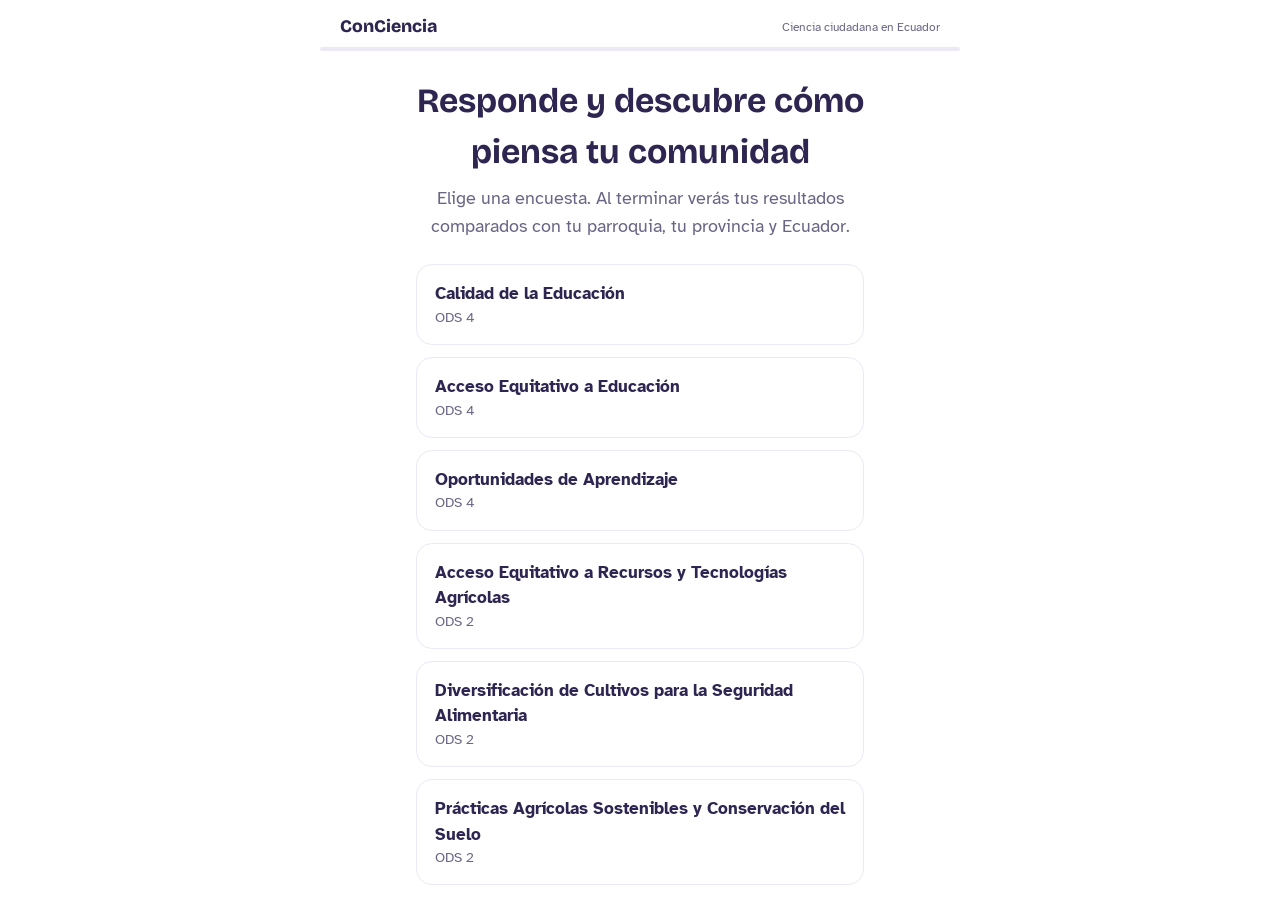
==== encuestas/index.html @ ae645823 "Add files via upload" ====
<!DOCTYPE html>
<html lang="es">
<head>
<meta charset="utf-8">
<meta name="viewport" content="width=device-width, initial-scale=1, viewport-fit=cover">
<title>ConCiencia</title>
<meta name="description" content="ConCiencia: ciencia ciudadana en Ecuador. Responde encuestas y descubre cómo piensa tu comunidad.">
<link rel="icon" href="../img/favicon.png">
<link rel="preconnect" href="https://fonts.googleapis.com">
<link rel="preconnect" href="https://fonts.gstatic.com" crossorigin>
<link href="https://fonts.googleapis.com/css2?family=Atkinson+Hyperlegible:wght@400;700&family=Bricolage+Grotesque:opsz,wght@12..96,700;12..96,800&display=swap" rel="stylesheet">
<style>
:root{--bg:#FFFFFF;--ink:#2E2650;--muted:#6B6585;--line:#ECE8F6;--lav:#B7A6EE;--lav-soft:#F4F1FD;--tang:#EE8445;--tang-soft:#FDEBDD;--focus:#5B45C9;
  color-scheme:light;box-sizing:border-box;padding-top:env(safe-area-inset-top,0px);padding-bottom:env(safe-area-inset-bottom,0px)}
*,*::before,*::after{box-sizing:inherit}
html,body{height:100%}
body{margin:0;background:var(--bg);color:var(--ink);font-family:"Atkinson Hyperlegible",system-ui,-apple-system,"Segoe UI",Roboto,sans-serif;
  font-size:1.0625rem;line-height:1.5;display:flex;flex-direction:column}
img{max-width:100%;display:block}
button,a{font:inherit;color:inherit}
:focus-visible{outline:3px solid var(--focus);outline-offset:3px;border-radius:8px}
.display{font-family:"Bricolage Grotesque","Atkinson Hyperlegible",system-ui,sans-serif}
.bar-top{display:flex;justify-content:space-between;align-items:center;gap:1rem;padding:.9rem 1.25rem .4rem;max-width:40rem;width:100%;margin:0 auto}
.brand{font-family:"Bricolage Grotesque",system-ui,sans-serif;font-weight:800;font-size:1.1rem;text-decoration:none}
.sub-title{font-size:.78rem;color:var(--muted);text-align:right}
.progress{height:4px;background:var(--line);max-width:40rem;width:calc(100% - 2.5rem);margin:0 auto;border-radius:999px;overflow:hidden}
.progress span{display:block;height:100%;background:var(--tang);width:0;transition:width .3s ease}
main{flex:1;overflow-y:auto;display:flex}
.slide{margin:auto;width:100%;max-width:34rem;padding:1.5rem 1.25rem 2rem;text-align:center}
.thanks h1{font-size:clamp(1.9rem,7vw,2.6rem);line-height:1.1;margin:0 0 .75rem;font-weight:800;letter-spacing:-.015em}
.thanks p,.lead{margin:0;font-size:1.15rem;color:var(--muted)}
.arrow{width:4.5rem;height:4.5rem;margin:1.25rem auto .5rem;color:var(--tang)}
.btn{display:inline-block;font-weight:700;cursor:pointer;border-radius:999px;padding:.85rem 1.6rem;border:2px solid var(--ink);background:var(--ink);color:var(--bg);font-size:1.1rem;text-decoration:none}
.btn.ghost{background:transparent;color:var(--ink)}
.big-icon{width:min(13rem,55vw);height:min(13rem,55vw);object-fit:contain;margin:0 auto 1.25rem}
.q-text{font-size:.95rem;color:var(--muted);margin:0 auto .6rem;max-width:28rem}
.msg{font-size:clamp(1.3rem,5vw,1.6rem);line-height:1.3;font-weight:700;margin:0 auto;max-width:28rem;text-wrap:balance}
.msg strong{color:var(--tang);font-weight:800;white-space:nowrap}
.people{display:flex;justify-content:center;gap:.35rem;margin:1.5rem 0 .4rem}
.person{width:1.9rem;height:2.6rem}
.person .fig{fill:var(--lav-soft);stroke:var(--lav);stroke-width:2.2}
.person.like .fig{fill:var(--tang);stroke:var(--tang)}
.scope{margin:1.75rem auto 0}
.scope-label{font-size:.9rem;color:var(--muted);margin:0 0 .45rem}
.seg{display:flex;flex-wrap:wrap;justify-content:center;gap:.4rem}
.seg button{font-size:.92rem;cursor:pointer;border:1.5px solid var(--line);background:var(--bg);padding:.42rem .8rem;border-radius:999px}
.seg button[aria-pressed="true"]{background:var(--ink);color:var(--bg);border-color:var(--ink)}
.seg button[aria-disabled="true"]{opacity:.45;cursor:not-allowed}
.n{font-size:.85rem;color:var(--muted);margin:.5rem 0 0}
.many-icons{display:flex;justify-content:center;flex-wrap:wrap;gap:.75rem;margin:0 auto 1.25rem}
.many-icons img{width:min(7.5rem,28vw);height:min(7.5rem,28vw);object-fit:contain}
.others-btn{margin:1.75rem auto 0}
.others{list-style:none;margin:1.25rem auto 0;padding:0;display:grid;gap:.6rem;text-align:left;max-width:28rem}
.o-row{display:grid;grid-template-columns:2.4rem 1fr 3rem;gap:.7rem;align-items:center}
.o-row img{width:2.4rem;height:2.4rem;object-fit:contain}
.o-label{font-size:.95rem;line-height:1.3}
.o-row.mine .o-label{font-weight:700}
.tu{font-size:.75rem;font-weight:700;color:var(--tang);margin-left:.35rem}
.track{height:.5rem;border-radius:999px;background:var(--lav-soft);overflow:hidden;margin-top:.3rem}
.fill{height:100%;border-radius:inherit;background:var(--lav)}
.o-row.mine .fill{background:var(--tang)}
.pct{text-align:right;font-weight:700;font-variant-numeric:tabular-nums}
.note{font-size:.82rem;color:var(--muted);margin:.4rem 0 0}
.idea blockquote{margin:0 auto;font-size:1.2rem;font-style:italic;max-width:26rem}
.idea .sub{color:var(--muted);margin:.9rem auto 0;max-width:26rem}
.privacy{font-size:.8rem;color:var(--muted);margin:2rem auto 0;max-width:26rem}
.list{list-style:none;padding:0;margin:1.5rem auto 0;display:grid;gap:.75rem;text-align:left;max-width:28rem}
.list a{display:block;padding:1rem 1.1rem;border:1.5px solid var(--line);border-radius:1rem;text-decoration:none}
.list a:hover{border-color:var(--lav)}
.list small{display:block;color:var(--muted)}
.spinner{width:2.5rem;height:2.5rem;border:4px solid var(--lav-soft);border-top-color:var(--tang);border-radius:50%;margin:1.5rem auto;animation:spin 1s linear infinite}
@keyframes spin{to{transform:rotate(360deg)}}
.nav{display:flex;justify-content:space-between;align-items:center;padding:.75rem 1.25rem 1rem;max-width:40rem;width:100%;margin:0 auto}
.nav button{cursor:pointer;border:none;background:none;font-weight:700;display:inline-flex;align-items:center;gap:.45rem;padding:.6rem .4rem;font-size:1rem}
.nav .next{background:var(--ink);color:var(--bg);border-radius:999px;padding:.7rem 1.2rem}
.nav .prev{color:var(--muted)}
.nav[hidden],.nav button[hidden]{display:none}
.nav svg{width:1.25rem;height:1.25rem}
.count{font-size:.85rem;color:var(--muted)}
.enter{animation:enter .35s ease both}
@keyframes enter{from{opacity:0;transform:translateX(18px)}to{opacity:1;transform:none}}
@media (prefers-reduced-motion: reduce){.enter{animation:none}.progress span{transition:none}.spinner{animation-duration:3s}}
</style>
</head>
<body>
<header class="bar-top">
  <a class="brand" href="../">ConCiencia</a>
  <span class="sub-title" id="subtitulo"></span>
</header>
<div class="progress" aria-hidden="true"><span id="prog"></span></div>
<main id="main" aria-live="polite"></main>
<nav class="nav" id="nav" aria-label="Navegación de resultados" hidden>
  <button class="prev" id="prev" type="button"><svg viewBox="0 0 24 24" fill="none" stroke="currentColor" stroke-width="2.5" stroke-linecap="round" stroke-linejoin="round" aria-hidden="true"><path d="M15 5l-7 7 7 7"/></svg>Atrás</button>
  <span class="count" id="count"></span>
  <button class="next" id="next" type="button">Siguiente<svg viewBox="0 0 24 24" fill="none" stroke="currentColor" stroke-width="2.5" stroke-linecap="round" stroke-linejoin="round" aria-hidden="true"><path d="M5 12h14M13 5l7 7-7 7"/></svg></button>
</nav>

<script>
const ENCUESTAS = {"CE": {"titulo": "Calidad de la Educación", "ods": "ODS 4", "uid": "aMDnD9qRBA8HXttn3Z8Mq6", "enketo": "oDRCQe5k", "preguntas": [{"id": "q5", "tipo": "una", "texto": "¿Cómo evaluarías la calidad de la educación en tu comunidad?", "opciones": [["muy_buena", "Muy buena", "E4_muy_buena", "muy buena"], ["buena", "Buena", "E3_buena", "buena"], ["mala", "Mala", "E2_mala", "mala"], ["muy_mala", "Muy mala", "E1_muy_mala", "muy mala"]], "tpl": "considera {o} la calidad de la educación en su comunidad"}, {"id": "q6", "tipo": "una", "texto": "¿Cuál es tu opinión sobre el sistema de evaluación y calificación en las instituciones educativas?", "opciones": [["muy_buena", "Muy buena", "E4_muy_buena", "muy bueno"], ["buena", "Buena", "E3_buena", "bueno"], ["mala", "Mala", "E2_mala", "malo"], ["muy_mala", "Muy mala", "E1_muy_mala", "muy malo"]], "tpl": "considera {o} el sistema de evaluación y calificación"}, {"id": "q7", "tipo": "varias", "texto": "¿Qué aspectos crees que son más importantes para mejorar la calidad de la educación?", "opciones": [["formacion_continua_y_actualizaci", "Formación continua y actualización de los docentes", "CE06_docente", "la formación continua de los docentes"], ["acceso_equitativo_a_recursos_edu", "Acceso equitativo a recursos educativos y tecnológicos", "CE07_equidad_recursos", "el acceso equitativo a recursos educativos"], ["desarrollo_de_programas_educativ", "Desarrollo de programas educativos inclusivos y adaptados a las necesidades individuales de los estudiantes", "CE08_educacion_inclusiva", "los programas inclusivos y adaptados"], ["participacion_activa_de_la_comun", "Participación activa de la comunidad educativa en la toma de decisiones y en el apoyo al proceso educativo", "CE09_comunidad_educativa", "la participación de la comunidad educativa"], ["otros", "Otros", "R_otros", "otras ideas"]], "tpl": "prioriza {o} para mejorar la educación"}, {"id": "q8", "tipo": "una", "texto": "¿Crees que los docentes reciben suficiente capacitación para impartir una educación de calidad?", "opciones": [["si", "Sí", "R_si", "sí"], ["no", "No", "R_no", "no"]], "tpl": "cree que los docentes {o} reciben suficiente capacitación"}, {"id": "q9", "tipo": "varias", "texto": "¿Qué papel crees que deberían desempeñar las tecnologías de la información y la comunicación (TIC) en la mejora de la calidad de la educación?", "opciones": [["facilitar_el_acceso_a_recursos_e", "Facilitar el acceso a recursos educativos en línea", "CE10_educacion_en_linea", "dar acceso a recursos educativos en línea"], ["promover_metodos_de_ensenanza_in", "Promover métodos de enseñanza interactivos y personalizados", "CE11_metodos_interactivos", "hacer la enseñanza más interactiva"], ["garantizar_igualdad_de_oportunid", "Garantizar igualdad de oportunidades para todos los grupos demográficos", "CE14_igualdad_oportunidades", "dar igualdad de oportunidades"], ["fomentar_la_colaboracion_entre_e", "Fomentar la colaboración entre estudiantes y el desarrollo de habilidades digitales", "CE12_colaboracion", "fomentar la colaboración y las habilidades digitales"], ["permitir_la_comunicacion_y_colab", "Permitir la comunicación y colaboración entre estudiantes y docentes", "CE13_comunicacion_docente", "mejorar la comunicación con los docentes"], ["otros", "Otros", "R_otros", "otros usos"]], "tpl": "quiere que la tecnología sirva para {o}"}, {"id": "q10", "tipo": "varias", "texto": "¿Qué medidas crees que podrían tomarse para reducir la brecha en la calidad educativa entre zonas urbanas y rurales?", "opciones": [["aumentar_la_inversion_en_infraes", "Aumentar la inversión en infraestructura escolar", "CE16_infraestructura", "invertir en infraestructura escolar"], ["implementar_mecanismos_de_capaci", "Implementar mecanismos de capacitación y retención de docentes", "CE17_retencion_docente", "capacitar y retener a los docentes"], ["implementar_programas_que_propor", "Implementar programas que proporcionen dispositivos y conexión a internet en comunidades rurales", "CE15_internet_rural", "llevar dispositivos e internet al campo"], ["programas_de_tutoria_y_mentoria", "Programas de tutoría y mentoría", "CE21_tutoria", "ofrecer tutoría y mentoría"], ["desarrollar_curriculos_adaptados", "Desarrollar currículos adaptados a la realidad local", "CE19_curriculo_local", "adaptar los currículos a la realidad local"], ["promover_la_colaboracion_entre_e", "Promover la colaboración entre escuelas urbanas y rurales", "CE18_urbano_rural", "unir escuelas urbanas y rurales"], ["apoyar_a_la_educacion_preescolar", "Apoyar a la educación preescolar en áreas rurales", "CE30_preescolar_rural", "ampliar la educación preescolar rural"], ["ofrecer_beneficios_economicos_a", "Ofrecer beneficios económicos a familias que envían a sus hijos a la escuela", "CE20_apoyo_familias", "apoyar económicamente a las familias"], ["otros", "Otros", "R_otros", "otras medidas"]], "tpl": "propone {o}"}, {"id": "q11", "tipo": "una", "texto": "¿Crees que la educación debería incluir habilidades socioemocionales además de los conocimientos académicos?", "opciones": [["si", "Sí", "R_si", "sí"], ["no", "No", "R_no", "no"], ["tal_vez", "Tal vez", "R_talvez", "tal vez"]], "tpl": "responde «{o}» a enseñar habilidades socioemocionales"}, {"id": "q12", "tipo": "varias", "texto": "¿Qué habilidades socioemocionales se debería incluir?", "opciones": [["desarrollo_de_la_empatia", "Desarrollo de la empatía", "CE23_empatia", "la empatía"], ["comunicacion_efectiva", "Comunicación efectiva", "CE24_comunicacion", "la comunicación efectiva"], ["resolucion_de_conflictos", "Resolución de conflictos", "CE26_resolucion_conflictos", "la resolución de conflictos"], ["autoconocimiento", "Autoconocimiento", "CE25_autoconocimiento", "el autoconocimiento"], ["manejo_del_estres", "Manejo del estrés", "CE27_manejo_estres", "el manejo del estrés"], ["colaboracion", "Colaboración", "CE12_colaboracion", "la colaboración"], ["otros", "Otros", "R_otros", "otras habilidades"]], "tpl": "quiere aprender {o} en la escuela"}, {"id": "q13", "tipo": "abierta", "texto": "¿Cómo crees que se puede fomentar el espíritu crítico y la creatividad en el sistema educativo?"}]}, "AE": {"titulo": "Acceso Equitativo a Educación", "ods": "ODS 4", "uid": "aMwjJdAYYP5T4RFX3oNEXm", "enketo": "IfXTQjOF", "preguntas": [{"id": "q5", "tipo": "una", "texto": "¿Cómo describirías el acceso a la educación en tu área?", "opciones": [["muy_accesible", "Muy accesible", "E4_muy_buena"], ["accesible", "Accesible", "E3_buena"], ["poco_accesible", "Poco accesible", "E2_mala"], ["no_accesible", "No accesible", "E1_muy_mala"]]}, {"id": "q6", "tipo": "varias", "texto": "¿Identificas desafíos específicos que afectan el acceso equitativo a la educación?", "opciones": [["falta_de_escuelas", "Falta de escuelas", "AE01_falta_escuelas"], ["falta_de_infraestructura_y_recur", "Falta de infraestructura y recursos educativos", "AE02_falta_recursos"], ["discriminacion_basada_en_genero", "Discriminación basada en género, etnia o condición socioeconómica", "AE03_discriminacion"], ["barreras_geograficas", "Barreras geográficas", "AE04_barreras_geograficas"], ["baja_calidad_de_la_educacion", "Baja calidad de la educación", "AE05_baja_calidad"], ["impedimentos_familiares_economic", "Impedimentos familiares, económicos", "AE06_impedimentos_economicos"], ["otros", "Otros", "R_otros"]]}, {"id": "q7", "tipo": "una", "texto": "¿Cuál consideras que es el principal papel del gobierno en garantizar un acceso equitativo a la educación?", "opciones": [["proporcionar_financiamiento_adec", "Proporcionar financiamiento adecuado", "AE07_financiamiento"], ["desarrollar_politicas_inclusivas", "Desarrollar políticas inclusivas", "AE08_politicas_inclusivas"], ["garantizar_igualdad_de_oportunid", "Garantizar igualdad de oportunidades para todos los grupos demográficos", "CE14_igualdad_oportunidades"], ["implementar_reformas_en_infraest", "Implementar reformas en infraestructura, tecnología y formación docente.", "AE09_reformas"], ["dar_mayor_protagonismo_a_las_ins", "Dar mayor protagonismo a las instituciones privadas y a las familias para garantizar la educación", "AE10_instituciones_familias"], ["otros", "Otros", "R_otros"]]}, {"id": "q8", "tipo": "una", "texto": "¿Has participado en iniciativas locales que aborden el acceso a la educación?", "opciones": [["si", "Sí", "R_si"], ["no", "No", "R_no"], ["en_ocasiones", "En ocasiones", "R_aveces"]]}, {"id": "q9", "tipo": "una", "texto": "¿Cuáles son tus principales motivaciones para, de ser posible estudiar?", "opciones": [["mejorar_las_oportunidades_labora", "Mejorar las oportunidades laborales", "AE11_oportunidades_laborales"], ["obtener_conocimiento_y_habilidad", "Obtener conocimiento y habilidades", "AE12_conocimiento"], ["contribuir_al_desarrollo_de_la_c", "Contribuir al desarrollo de la comunidad o sociedad", "AE13_contribuir_comunidad"], ["la_satisfaccion_personal", "La satisfacción personal", "AE14_satisfaccion_personal"], ["otros", "Otros", "R_otros"]]}, {"id": "q10", "tipo": "una", "texto": "¿Estarías dispuesto/a a comprometerte de manera continua en apoyar iniciativas para mejorar el acceso equitativo a educación?", "opciones": [["si", "Sí", "R_si"], ["no", "No", "R_no"], ["tal_vez", "Tal vez", "R_talvez"]]}]}, "OA": {"titulo": "Oportunidades de Aprendizaje", "ods": "ODS 4", "uid": "aXVZdtAHw6DwHbp57tY9rk", "enketo": "5DErhukR", "preguntas": [{"id": "q5", "tipo": "una", "texto": "¿Has participado en programas de aprendizaje no formal o informal fuera del entorno escolar?", "opciones": [["si", "Sí", "R_si"], ["no", "No", "R_no"], ["no_estoy_seguro", "No estoy seguro", "R_talvez"]]}, {"id": "q6", "tipo": "varias", "texto": "¿A qué tipo de oportunidades de aprendizaje adicional te gustaría tener acceso?", "opciones": [["talleres_practicos_sobre_habilid", "Talleres prácticos sobre habilidades específicas", "OA01_talleres_practicos"], ["cursos_en_linea_sobre_temas_de_i", "Cursos en línea sobre temas de interés", "CE10_educacion_en_linea"], ["eventos_de_networking_y_colabora", "Eventos de networking y colaboración con profesionales", "OA02_networking"], ["oportunidades_de_voluntariado_pa", "Oportunidades de voluntariado para adquirir experiencia práctica", "OA03_voluntariado"], ["acceso_a_recursos_educativos_y_b", "Acceso a recursos educativos y bibliotecas virtuales", "OA04_bibliotecas_virtuales"], ["otros", "Otros", "R_otros"]]}, {"id": "q7", "tipo": "varias", "texto": "¿Porque crees que la educación a lo largo de la vida es importante para el desarrollo personal y profesional?", "opciones": [["para_actualizar_habilidades", "Para actualizar habilidades", "OA05_actualizar_habilidades"], ["facilita_la_adaptacion_a_los_cam", "Facilita la adaptación a los cambios en el entorno laboral", "OA06_adaptacion"], ["promueve_el_crecimiento_personal", "Promueve el crecimiento personal y profesional continuo", "OA07_crecimiento"], ["permite_mantenerse_competitivo_e", "Permite mantenerse competitivo en el mercado laboral en evolución", "OA08_competitivo"], ["otros", "Otros", "R_otros"]]}, {"id": "q8", "tipo": "una", "texto": "¿Qué importancia le das a la formación profesional y técnica en comparación con la educación académica tradicional?", "opciones": [["mucha_importancia", "Mucha importancia", "E4_muy_buena"], ["alguna_importancia", "Alguna importancia", "E3_buena"], ["poca_importancia", "Poca importancia", "E2_mala"], ["ninguna_importancia", "Ninguna importancia", "E1_muy_mala"]]}, {"id": "q9", "tipo": "una", "texto": "¿Consideras que hay suficientes oportunidades de educación continua para adultos en tu comunidad?", "opciones": [["si", "Sí", "R_si"], ["no", "No", "R_no"], ["no_estoy_seguro", "No estoy seguro", "R_talvez"]]}, {"id": "q10", "tipo": "una", "texto": "¿Cuál es tu opinión sobre la educación a distancia y el aprendizaje en línea?", "opciones": [["muy_favorable", "Muy favorable", "E4_muy_buena"], ["favorable", "Favorable", "E3_buena"], ["desfavorable", "Desfavorable", "E2_mala"], ["muy_desfavorable", "Muy desfavorable", "E1_muy_mala"]]}, {"id": "q11", "tipo": "abierta", "texto": "¿Cómo crees que se pueden aprovechar mejor las tecnologías emergentes para promover oportunidades de aprendizaje inclusivas?"}]}, "RT": {"titulo": "Acceso Equitativo a Recursos y Tecnologías Agrícolas", "ods": "ODS 2", "uid": "agJiGSEJm9MBd5dDqavQbj", "enketo": "ofdKAlAc", "preguntas": [{"id": "q5", "tipo": "una", "texto": "¿Participas en actividades agrícolas actualmente?", "opciones": [["si", "Sí", "R_si"], ["no", "No", "R_no"], ["en_ocasiones", "En ocasiones", "R_aveces"]]}, {"id": "q6", "tipo": "abierta", "texto": "¿Cuál es el tamaño aproximado de tu área de cultivo?"}, {"id": "q7", "tipo": "una", "texto": "¿Consideras que hay una distribución equitativa de recursos agrícolas (tierras, agua, insumos, etc.) en tu comunidad?", "opciones": [["si", "Sí", "R_si"], ["no", "No", "R_no"], ["no_estoy_seguro", "No estoy seguro", "R_talvez"]]}, {"id": "q8", "tipo": "abierta", "texto": "¿Cómo crees que se podrían mejorar las condiciones de acceso a estos recursos?"}, {"id": "q9", "tipo": "varias", "texto": "¿Que tecnologías agrícolas has utilizado o están disponibles en tu área?", "opciones": [["sistemas_de_riego", "Sistemas de riego", "RT01_riego"], ["maquinaria_agricola", "Maquinaria agrícola", "RT02_maquinaria"], ["aplicaciones_moviles_agricolas", "Aplicaciones móviles agrícolas", "RT03_apps"], ["drones_para_monitoreo_de_cultivo", "Drones para monitoreo de cultivos", "RT04_drones"], ["otros", "Otros", "R_otros"]]}, {"id": "q10", "tipo": "una", "texto": "¿Cómo obtienes información sobre nuevas prácticas y tecnologías agrícolas?", "opciones": [["extensionistas_agricolas", "Extensionistas agrícolas", "RT05_extensionistas"], ["internet", "Internet", "CE10_educacion_en_linea"], ["talleres", "Talleres", "OA01_talleres_practicos"], ["practicas_ancestrales", "Practicas ancestrales", "RT06_practicas_ancestrales"], ["otros", "Otros", "R_otros"]]}, {"id": "q11", "tipo": "una", "texto": "¿Identificas barreras que limiten el acceso equitativo a recursos y tecnologías agrícolas?", "opciones": [["barreras_economicas", "Barreras económicas", "RT07_barreras_economicas"], ["falta_de_informacion", "Falta de información", "RT08_falta_informacion"], ["falta_de_acceso_a_creditos", "Falta de acceso a créditos", "RT09_falta_creditos"], ["aislamiento_geografico", "Aislamiento geografico", "AE04_barreras_geograficas"], ["otros", "Otros", "R_otros"]]}, {"id": "q12", "tipo": "una", "texto": "¿Cómo crees que el acceso equitativo a recursos y tecnologías agrícolas afecta la producción y la sostenibilidad en tu área?", "opciones": [["mejora_la_diversificacion_de_cul", "Mejora la diversificación de cultivos", "RT10_diversificacion"], ["promueve_practicas_sostenibles_e", "Promueve prácticas sostenibles entre los agricultores locales", "RT11_practicas_sostenibles"], ["facilita_la_adopcion_de_tecnolog", "Facilita la adopción de tecnologías más eficientes", "RT12_tecnologia_eficiente"], ["ayuda_a_reducir_la_brecha_de_ren", "Ayuda a reducir la brecha de rendimiento entre pequeños y grandes productores", "RT13_brecha_productores"], ["otros", "Otros", "R_otros"]]}, {"id": "q13", "tipo": "abierta", "texto": "¿Tienes sugerencias sobre cómo mejorar el acceso equitativo a recursos y tecnologías agrícolas?"}, {"id": "q14", "tipo": "una", "texto": "¿Estarías dispuesto/a a participar activamente en futuras iniciativas de equidad agrícola?", "opciones": [["si", "Sí", "R_si"], ["no", "No", "R_no"], ["tal_vez", "Tal vez", "R_talvez"]]}]}, "DC": {"titulo": "Diversificación de Cultivos para la Seguridad Alimentaria", "ods": "ODS 2", "uid": "afeSdG7BaHixpZRdWY3xdc", "enketo": "qUFhadIQ", "preguntas": [{"id": "q5", "tipo": "una", "texto": "¿Tienes experiencia en actividades agrícolas actualmente?", "opciones": [["si", "Sí", "R_si"], ["no", "No", "R_no"], ["en_ocasiones", "En ocasiones", "R_aveces"]]}, {"id": "q6", "tipo": "una", "texto": "¿Cuál es el tamaño aproximado de tu área de cultivo?", "opciones": [["no_tengo_area_de_cultivo", "No tengo área de cultivo", ""], ["menos_de_100_m2", "Menos de 100 m²", ""], ["100_m2_a_500_m2", "100 m² a 500 m²", ""], ["500_m2_a_1_000_m2", "500 m² a 1,000 m²", ""], ["mas_de_1_000_m2", "Más de 1,000 m²", ""]]}, {"id": "q7", "tipo": "una", "texto": "¿Has implementado la diversificación de cultivos en tu área?", "opciones": [["si", "Sí", "R_si"], ["no", "No", "R_no"], ["no_estoy_seguro", "No estoy seguro", "R_talvez"]]}, {"id": "q8", "tipo": "varias", "texto": "Enumera algunos cultivos que actualmente cultivas en tu área.", "opciones": [["cereales", "Cereales", "DC01_cereales"], ["legumbres", "Legumbres", "DC02_legumbres"], ["frutas", "Frutas", "DC03_frutas"], ["hortalizas", "Hortalizas", "DC04_hortalizas"], ["no_aplica", "No aplica", "R_noaplica"]]}, {"id": "q9", "tipo": "abierta", "texto": "¿Cómo decides qué cultivos plantar?"}, {"id": "q10", "tipo": "varias", "texto": "¿Qué beneficios percibes al diversificar tus cultivos en términos de seguridad alimentaria y sostenibilidad?", "opciones": [["mayor_resistencia_a_plagas", "Mayor resistencia a plagas", "DC05_resistencia_plagas"], ["mayor_variedad_de_nutrientes", "Mayor variedad de nutrientes", "DC06_nutrientes"], ["mayor_sabor", "Mayor sabor", "DC07_sabor"], ["mayor_resistencia_de_los_cultivo", "Mayor resistencia de los cultivos", "DC08_resistencia_cultivos"], ["mejora_en_la_calidad_del_suelo_y", "Mejora en la calidad del suelo y conservación de la biodiversidad", "DC09_suelo_biodiversidad"], ["otros", "Otros", "R_otros"]]}, {"id": "q11", "tipo": "varias", "texto": "¿Identificas desafíos o barreras para la diversificación de cultivos en tu área?", "opciones": [["limitaciones_de_recursos", "Limitaciones de recursos", "DC10_limitacion_recursos"], ["falta_de_conocimientos_tecnicos", "Falta de conocimientos técnicos sobre nuevas prácticas", "RT08_falta_informacion"], ["la_resistencia_de_los_mercados_a", "La resistencia de los mercados a aceptar nuevos cultivos", "DC11_resistencia_mercados"], ["problemas_relacionados_con_el_cl", "Problemas relacionados con el clima y el suelo", "DC12_clima_suelo"], ["no_encuentro_ninguna_barrera", "No encuentro ninguna barrera", "DC13_sin_barreras"]]}, {"id": "q12", "tipo": "abierta", "texto": "¿Cómo crees que podrían superarse estos desafíos?"}, {"id": "q13", "tipo": "una", "texto": "¿Cómo afecta la diversificación de cultivos a la comercialización y venta de productos agrícolas?", "opciones": [["permite_el_acceso_a_nuevos_merca", "Permite el acceso a nuevos mercados", "DC14_nuevos_mercados"], ["reduce_la_dependencia_de_un_solo", "Reduce la dependencia de un solo cultivo y sus fluctuaciones de precios.", "DC15_menos_dependencia"], ["atrae_a_consumidores_interesados", "Atrae a consumidores interesados en alimentos locales y orgánicos", "DC16_consumidores_locales"], ["facilita_la_diferenciacion_de_pr", "Facilita la diferenciación de productos en el mercado y la creación de marcas únicas", "DC17_marcas"], ["otros", "Otros", "R_otros"]]}, {"id": "q14", "tipo": "una", "texto": "¿Has participado en programas o iniciativas que promuevan la diversificación de cultivos?", "opciones": [["si", "Sí", "R_si"], ["no", "No", "R_no"], ["en_ocasiones", "En ocasiones", "R_aveces"]]}, {"id": "q15", "tipo": "una", "texto": "¿Cómo evaluas la efectividad de estos programas?", "opciones": [["muy_buena", "Muy buena", "E4_muy_buena"], ["buena", "Buena", "E3_buena"], ["mala", "Mala", "E2_mala"], ["muy_mala", "Muy mala", "E1_muy_mala"], ["no_aplica", "No aplica", "R_noaplica"]]}]}, "PS": {"titulo": "Prácticas Agrícolas Sostenibles y Conservación del Suelo", "ods": "ODS 2", "uid": "aM7JyxXHT9SNXV4mbHTjZx", "enketo": "LAvfwDTU", "preguntas": [{"id": "q5", "tipo": "una", "texto": "¿Tienes experiencia en actividades agrícolas?", "opciones": [["mucha_experiencia", "Mucha experiencia", "X5_mucha"], ["experiencia", "Experiencia", "X4_experiencia"], ["poca_experiencia", "Poca experiencia", "X2_poca"], ["ninguna_experiencia", "Ninguna experiencia", "X1_ninguna"]]}, {"id": "q6", "tipo": "abierta", "texto": "¿Cuál es el tamaño aproximado de tu área de cultivo? (N/A si no aplica)"}, {"id": "q7", "tipo": "varias", "texto": "Enumera algunas prácticas agrícolas que actualmente implementas en tu área", "opciones": [["rotacion_de_cultivos", "Rotación de cultivos", "PS01_rotacion"], ["uso_de_abono_organico", "Uso de abono orgánico", "PS02_abono_organico"], ["cultivo_de_cobertura", "Cultivo de cobertura", "PS03_cobertura"], ["riego_por_goteo", "Riego por goteo", "PS04_goteo"], ["control_biologico_de_plagas", "Control biológico de plagas", "PS05_control_biologico"], ["conservacion_de_suelos_terrazas", "Conservación de suelos (terrazas, barreras vivas)", "PS06_terrazas"], ["no_implemento_ninguna_practica", "No implemento ninguna práctica", "R_no"]]}, {"id": "q8", "tipo": "una", "texto": "¿Utilizas agroquímicos en tu agricultura?", "opciones": [["si", "Sí", "R_si"], ["no", "No", "R_no"], ["en_ocasiones", "En ocasiones", "R_aveces"]]}, {"id": "q9", "tipo": "abierta", "texto": "¿Cómo crees que el uso de agroquímicos afecta la calidad del suelo?"}, {"id": "q10", "tipo": "una", "texto": "¿Practicas la rotación de cultivos o la diversificación de cultivos en tu área?", "opciones": [["si", "Sí", "R_si"], ["no", "No", "R_no"], ["no_estoy_seguro", "No estoy seguro", "R_talvez"]]}, {"id": "q11", "tipo": "abierta", "texto": "¿Cómo crees que estas prácticas afectan la productividad y la salud del suelo?"}, {"id": "q12", "tipo": "varias", "texto": "¿Cómo manejas los residuos agrícolas en tu área?", "opciones": [["compostaje", "Compostaje", "PS07_compostaje"], ["uso_como_abono", "Uso como abono", "PS02_abono_organico"], ["quema_controlada", "Quema controlada", "PS08_quema_controlada"], ["alimentacion_animal", "Alimentación animal", "PS09_alimentacion_animal"], ["reciclaje_de_materiales", "Reciclaje de materiales", "PS10_reciclaje"], ["otros", "Otros", "R_otros"]]}, {"id": "q13", "tipo": "una", "texto": "¿Crees que estas prácticas contribuyen a la conservación del suelo?", "opciones": [["si", "Sí", "R_si"], ["no", "No", "R_no"], ["no_estoy_seguro", "No estoy seguro", "R_talvez"]]}, {"id": "q14", "tipo": "una", "texto": "¿Cómo describirías las condiciones del suelo en tu área en términos de salud y fertilidad?", "opciones": [["saludable", "Saludable", "PS11_suelo_saludable"], ["regular", "Regular", "PS12_suelo_regular"], ["poco_saludable", "Poco saludable", "PS13_suelo_poco_saludable"], ["no_estoy_seguro", "No estoy seguro", "R_talvez"]]}, {"id": "q15", "tipo": "una", "texto": "¿Has notado cambios en las condiciones del suelo a lo largo del tiempo?", "opciones": [["si", "Sí", "R_si"], ["no", "No", "R_no"], ["tal_vez", "Tal vez", "R_talvez"]]}]}};
const LUGARES = {"p01": "Azuay", "p02": "Bolívar", "p03": "Cañar", "p04": "Carchi", "p05": "Cotopaxi", "p06": "Chimborazo", "p07": "El Oro", "p08": "Esmeraldas", "p09": "Guayas", "p10": "Imbabura", "p11": "Loja", "p12": "Los Ríos", "p13": "Manabí", "p14": "Morona Santiago", "p15": "Napo", "p16": "Pastaza", "p17": "Pichincha", "p18": "Tungurahua", "p19": "Zamora Chinchipe", "p20": "Galápagos", "p21": "Sucumbíos", "p22": "Orellana", "p23": "Santo Domingo de los Tsáchilas", "p24": "Santa Elena", "p90": "Zona en Estudio: Juval (Cañar-Chimborazo)", "q010150": "Cuenca", "q010151": "Baños", "q010152": "Cumbe", "q010153": "Chaucha", "q010154": "Checa", "q010155": "Chiquintad", "q010156": "Llacao", "q010157": "Molleturo", "q010158": "Nulti", "q010159": "Octavio Cordero Palacios", "q010160": "Paccha", "q010161": "Quingeo", "q010162": "Ricaurte", "q010163": "San Joaquín", "q010164": "Santa Ana", "q010165": "Sayausí", "q010166": "Sidcay", "q010167": "Sinincay", "q010168": "Tarqui", "q010169": "Turi", "q010170": "Valle", "q010171": "Victoria del Portete", "q010250": "Girón", "q010251": "La Asunción", "q010252": "San Gerardo", "q010350": "Gualaceo", "q010352": "Daniel Córdova Toral", "q010353": "Jadán", "q010354": "Mariano Moreno", "q010356": "Remigio Crespo Toral", "q010357": "San Juan", "q010358": "Zhidmad", "q010359": "Luis Cordero Vega", "q010360": "Simón Bolívar", "q010450": "Nabón", "q010451": "Cochapata", "q010452": "El Progreso", "q010453": "Las Nieves", "q010550": "Paute", "q010552": "Bulán", "q010553": "Chicán", "q010554": "El Cabo", "q010556": "Guarainag", "q010559": "San Cristóbal", "q010561": "Tomebamba", "q010562": "Dug Dug", "q010650": "Pucará", "q010652": "San Rafael de Sharug", "q010750": "San Fernando", "q010751": "Chumblín", "q010850": "Santa Isabel", "q010851": "Abdón Calderón", "q010852": "El Carmen de Pijilí", "q010853": "Shaglli", "q010854": "San Salvador de Cañaribamba", "q010950": "Sígsig", "q010951": "Cuchil", "q010952": "Jima", "q010953": "Güel", "q010954": "Ludo", "q010955": "San Bartolomé", "q010956": "San José de Raranga", "q011050": "San Felipe de Oña", "q011051": "Susudel", "q011150": "Chordeleg", "q011151": "Principal", "q011152": "La Unión", "q011153": "Luis Galarza Orellana", "q011154": "San Martín de Puzhio", "q011250": "El Pan", "q011253": "San Vicente", "q011350": "Sevilla de Oro", "q011351": "Amaluza", "q011352": "Palmas", "q011450": "Guachapala", "q011550": "Camilo Ponce Enríquez", "q020150": "Guaranda", "q020151": "Facundo Vela", "q020153": "Julio E. Moreno", "q020155": "Salinas", "q020156": "San Lorenzo", "q020157": "San Simón", "q020158": "Santa Fe", "q020159": "Simiátug", "q020160": "San Luis de Pambil", "q020250": "Chillanes", "q020251": "San José del Tambo", "q020350": "San José de Chimbo", "q020351": "Asunción", "q020353": "La Magdalena", "q020354": "San Sebastián", "q020355": "Telimbela", "q020450": "Echeandía", "q020550": "San Miguel", "q020551": "Balsapamba", "q020552": "Bilován", "q020553": "Régulo de Mora", "q020554": "San Pablo", "q020555": "Santiago", "q020556": "San Vicente", "q020650": "Caluma", "q020750": "Las Naves", "q030150": "Azogues", "q030151": "Cojitambo", "q030153": "Guapán", "q030154": "Javier Loyola", "q030155": "Luis Cordero", "q030156": "Pindilig", "q030157": "Rivera", "q030158": "San Miguel", "q030160": "Taday", "q030250": "Biblián", "q030251": "Nazón", "q030252": "San Francisco de Sageo", "q030253": "Turupamba", "q030254": "Jerusalén", "q030350": "Cañar", "q030351": "Chontamarca", "q030352": "Chorocopte", "q030353": "General Morales", "q030354": "Gualleturo", "q030355": "Honorato Vásquez", "q030356": "Ingapirca", "q030357": "Juncal", "q030358": "San Antonio", "q030361": "Zhud", "q030362": "Ventura", "q030363": "Ducur", "q030450": "La Troncal", "q030451": "Manuel J. Calle", "q030452": "Pancho Negro", "q030550": "El Tambo", "q030650": "Déleg", "q030651": "Solano", "q030750": "Suscal", "q040150": "Tulcán", "q040151": "El Carmelo", "q040153": "Julio Andrade", "q040154": "Maldonado", "q040155": "Pioter", "q040156": "Tobar Donoso", "q040157": "Tufiño", "q040158": "Urbina", "q040159": "El Chical", "q040161": "Santa Martha de Cuba", "q040250": "Bolívar", "q040251": "García Moreno", "q040252": "Los Andes", "q040253": "Monte Olivo", "q040254": "San Vicente de Pusir", "q040255": "San Rafael", "q040350": "El Ángel", "q040351": "El Goaltal", "q040352": "La Libertad", "q040353": "San Isidro", "q040450": "Mira", "q040451": "Concepción", "q040452": "Jijón y Caamaño", "q040453": "Juan Montalvo", "q040550": "San Gabriel", "q040551": "Cristóbal Colón", "q040552": "Chitán de Navarrete", "q040553": "Fernández Salvador", "q040554": "La Paz", "q040555": "Piartal", "q040650": "Huaca", "q040651": "Mariscal Sucre", "q050150": "Latacunga", "q050151": "Aláquez", "q050152": "Belisario Quevedo", "q050153": "Guaytacama", "q050154": "Joseguango Bajo", "q050156": "Mulaló", "q050157": "Once de Noviembre", "q050158": "Poaló", "q050159": "San Juan de Pastocalle", "q050161": "Tanicuchi", "q050162": "Toacaso", "q050250": "La Maná", "q050251": "Guasaganda", "q050252": "Pucayacu", "q050350": "El Corazón", "q050351": "Moraspungo", "q050352": "Pinllopata", "q050353": "Ramón Campaña", "q050450": "Pujilí", "q050451": "Angamarca", "q050453": "Guangaje", "q050455": "La Victoria", "q050456": "Pilaló", "q050457": "Tingo", "q050458": "Zumbahua", "q050550": "San Miguel", "q050551": "Antonio José Holguín", "q050552": "Cusubamba", "q050553": "Mulalillo", "q050554": "Mulliquindil", "q050555": "Pansaleo", "q050650": "Saquisilí", "q050651": "Canchagua", "q050652": "Chantilín", "q050653": "Cochapamba", "q050750": "Sigchos", "q050751": "Chugchillán", "q050752": "Isinlivi", "q050753": "Las Pampas", "q050754": "Palo Quemado", "q060150": "Riobamba", "q060151": "Cacha", "q060152": "Calpi", "q060153": "Cubijíes", "q060154": "Flores", "q060155": "Licán", "q060156": "Licto", "q060157": "Pungalá", "q060158": "Punín", "q060159": "Quimiag", "q060160": "San Juan", "q060161": "San Luis", "q060250": "Alausí", "q060251": "Achupallas", "q060253": "Guasuntos", "q060254": "Huigra", "q060255": "Multitud", "q060256": "Pistishi", "q060257": "Pumallacta", "q060258": "Sevilla", "q060259": "Sibambe", "q060260": "Tixán", "q060350": "Villa la Unión", "q060351": "Cañi", "q060352": "Columbe", "q060353": "Juan de Velasco", "q060354": "Santiago de Quito", "q060450": "Chambo", "q060550": "Chunchi", "q060551": "Capzol", "q060552": "Compud", "q060553": "Gonzol", "q060554": "Llagos", "q060650": "Guamote", "q060651": "Cebadas", "q060652": "Palmira", "q060750": "Guano", "q060751": "Guanando", "q060752": "Ilapo", "q060753": "La Providencia", "q060754": "San Andrés", "q060755": "San Gerardo", "q060756": "San Isidro de Patulú", "q060757": "San José del Chazo", "q060758": "Santa Fé de Galán", "q060759": "Valparaiso", "q060850": "Pallatanga", "q060950": "Penipe", "q060951": "El Altar", "q060952": "Matus", "q060953": "Puela", "q060954": "San Antonio de Bayushig", "q060955": "La Candelaria", "q060956": "Bilbao", "q061050": "Cumandá", "q070150": "Machala", "q070152": "El Retiro", "q070250": "Arenillas", "q070251": "Chacras", "q070254": "Palmales", "q070255": "Carcabón", "q070256": "La Cuca", "q070350": "Paccha", "q070351": "Ayapamba", "q070352": "Cordoncillo", "q070353": "Milagro", "q070354": "San José", "q070355": "San Juan de Cerro Azul", "q070450": "Balsas", "q070451": "Bellamaría", "q070550": "Chilla", "q070650": "El Guabo", "q070651": "Barbones", "q070652": "La Iberia", "q070653": "Tendales", "q070654": "Río Bonito", "q070750": "Huaquillas", "q070850": "Marcabelí", "q070851": "El Ingenio", "q070950": "Pasaje", "q070951": "Buenavista", "q070952": "Casacay", "q070953": "La Peaña", "q070954": "Progreso", "q070955": "Uzhcurrumi", "q070956": "Cañaquemada", "q071050": "Piñas", "q071051": "Capiro", "q071052": "La Bocana", "q071053": "Moromoro", "q071054": "Piedras", "q071055": "San Roque", "q071056": "Saracay", "q071150": "Portovelo", "q071151": "Curtincapa", "q071152": "Morales", "q071153": "Salatí", "q071250": "Santa Rosa", "q071251": "Bellavista", "q071252": "Jambelí", "q071253": "La Avanzada", "q071254": "San Antonio", "q071255": "Torata", "q071256": "Victoria", "q071257": "Bellamaría", "q071350": "Zaruma", "q071351": "Abañín", "q071352": "Arcapamba", "q071353": "Guanazán", "q071354": "Guizhaguiña", "q071355": "Huertas", "q071356": "Malvas", "q071357": "Muluncay Grande", "q071358": "Sinsao", "q071359": "Salvias", "q071450": "La Victoria", "q071451": "La Libertad", "q071452": "El Paraíso", "q071453": "San Isidro", "q080150": "Esmeraldas", "q080152": "Camarones", "q080153": "Coronel Carlos Concha Torres", "q080154": "Chinca", "q080159": "Majua", "q080163": "San Mateo", "q080165": "Tabiazo", "q080166": "Tachina", "q080168": "Vuelta Larga", "q080250": "Valdez", "q080254": "La Tola", "q080257": "Pampanal de Bolívar", "q080265": "Santa Lucía de las Peñas", "q080350": "Muisne", "q080351": "Bolívar", "q080352": "Daule", "q080353": "Galera", "q080354": "Quingue", "q080355": "Sálima", "q080356": "San Francisco", "q080357": "San Gregorio", "q080358": "San José de Chamanga", "q080450": "Rosa Zárate", "q080451": "Cube", "q080452": "Chura", "q080453": "Malimpia", "q080454": "Viche", "q080455": "La Unión", "q080550": "San Lorenzo", "q080551": "Alto Tambo", "q080552": "Ancón", "q080553": "Calderón", "q080554": "Carondelet", "q080555": "5 de Junio", "q080556": "Concepción", "q080557": "Mataje", "q080558": "San Javier de Cachaví", "q080559": "Santa Rita", "q080560": "Tambillo", "q080561": "Tululbí", "q080562": "Urbina", "q080650": "Atacames", "q080651": "La Unión", "q080652": "Súa", "q080653": "Tonchigüe", "q080654": "Tonsupa", "q080750": "Rioverde", "q080751": "Chontaduro", "q080752": "Chumundé", "q080753": "Lagarto", "q080754": "Montalvo", "q080755": "Rocafuerte", "q080950": "Borbón", "q080951": "Anchayacu", "q080952": "Atahualpa", "q080953": "Luis Vargas Torres", "q080954": "Maldonado", "q080955": "San Francisco de Onzole", "q080956": "Santo Domingo de Onzole", "q080957": "Selva Alegre", "q080958": "Telembí", "q080959": "Colón Eloy del María", "q080960": "San José de Cayapas", "q080961": "Timbiré", "q090150": "Guayaquil", "q090152": "Juan Gómez Rendón", "q090153": "Morro", "q090156": "Posorja", "q090157": "Puná", "q090158": "Tenguel", "q090250": "Alfredo Baquerizo Moreno (Juján)", "q090350": "Balao", "q090450": "Balzar", "q090550": "Colimes", "q090551": "San Jacinto", "q090650": "Daule", "q090652": "Juan Bautista Aguirre", "q090653": "Laurel", "q090654": "Limonal", "q090656": "Los Lojas", "q090750": "Eloy Alfaro", "q090850": "Velasco Ibarra", "q090851": "Guayas", "q090852": "El Rosario", "q090950": "El Triunfo", "q091050": "Milagro", "q091051": "Chobo", "q091053": "Mariscal Sucre", "q091054": "Roberto Astudillo", "q091150": "Naranjal", "q091151": "Jesús María", "q091152": "San Carlos", "q091153": "Santa Rosa de Flandes", "q091154": "Taura", "q091250": "Naranjito", "q091350": "Palestina", "q091450": "Pedro Carbo", "q091451": "Valle de la Virgen", "q091452": "Sabanilla", "q091650": "Samborondón", "q091651": "Tarifa", "q091850": "Santa Lucía", "q091950": "El Salitre", "q091951": "General Vernaza", "q091952": "La Victoria", "q091953": "Junquillal", "q092050": "San Jacinto de Yaguachi", "q092053": "General Pedro J. Montero", "q092055": "Yaguachi Viejo", "q092056": "Virgen de Fátima", "q092150": "General Villamil", "q092250": "Simón Bolívar", "q092251": "Coronel Lorenzo de Garaycoa", "q092350": "Coronel Marcelino Maridueña", "q092450": "Lomas de Sargentillo", "q092550": "Narcisa de Jesús", "q092750": "General Antonio Elizalde", "q092850": "Isidro Ayora", "q100150": "San Miguel de Ibarra", "q100151": "Ambuquí", "q100152": "Angochagua", "q100153": "La Carolina", "q100154": "La Esperanza", "q100155": "Lita", "q100156": "Salinas", "q100157": "San Antonio", "q100250": "Atuntaqui", "q100251": "Imbaya", "q100252": "San Francisco de Natabuela", "q100253": "San José de Chaltura", "q100254": "San Roque", "q100350": "Cotacachi", "q100351": "Apuela", "q100352": "García Moreno", "q100353": "Imantag", "q100354": "Peñaherrera", "q100355": "Plaza Gutiérrez", "q100356": "Quiroga", "q100357": "Seis de Julio de Cuellaje", "q100358": "Vacas Galindo", "q100450": "Otavalo", "q100451": "Dr. Miguel Egas Cabezas", "q100452": "Eugenio Espejo", "q100453": "González Suárez", "q100454": "Pataquí", "q100455": "San José de Quichinche", "q100456": "San Juan de Ilumán", "q100457": "San Pablo", "q100458": "San Rafael", "q100459": "Selva Alegre", "q100550": "Pimampiro", "q100551": "Chugá", "q100552": "Mariano Acosta", "q100553": "San Francisco de Sigsipamba", "q100650": "Urcuquí", "q100651": "Cahuasquí", "q100652": "La Merced de Buenos Aires", "q100653": "Pablo Arenas", "q100654": "San Blas", "q100655": "Tumbabiro", "q110150": "Loja", "q110151": "Chantaco", "q110152": "Chuquiribamba", "q110153": "El Cisne", "q110154": "Gualel", "q110155": "Jimbilla", "q110156": "Malacatos", "q110157": "San Lucas", "q110158": "San Pedro de Vilcabamba", "q110159": "Santiago", "q110160": "Taquil", "q110161": "Vilcabamba", "q110162": "Yangana", "q110163": "Quinara", "q110250": "Cariamanga", "q110251": "Colaisaca", "q110252": "El Lucero", "q110253": "Utuana", "q110254": "Sanguillín", "q110350": "Catamayo", "q110351": "El Tambo", "q110352": "Guayquichuma", "q110353": "San Pedro de la Bendita", "q110354": "Zambi", "q110450": "Celica", "q110451": "Cruzpamba", "q110455": "Pózul", "q110456": "Sabanilla", "q110457": "Teniente Maximiliano Rodríguez Loaiza", "q110550": "Chaguarpamba", "q110551": "Buenavista", "q110552": "El Rosario", "q110553": "Santa Rufina", "q110554": "Amarillos", "q110650": "Amaluza", "q110651": "Bellavista", "q110652": "Jimbura", "q110653": "Santa Teresita", "q110654": "27 de Abril", "q110655": "El Ingenio", "q110656": "El Airo", "q110750": "Gonzanamá", "q110751": "Changaimina", "q110753": "Nambacola", "q110754": "Purunuma", "q110756": "Sacapalca", "q110850": "Macará", "q110851": "Larama", "q110852": "La Victoria", "q110853": "Sabiango", "q110950": "Catacocha", "q110951": "Cangonamá", "q110952": "Guachanamá", "q110954": "Lauro Guerrero", "q110956": "Orianga", "q110957": "San Antonio", "q110958": "Casanga", "q110959": "Yamana", "q111050": "Alamor", "q111051": "Ciano", "q111052": "El Arenal", "q111053": "El Limo", "q111054": "Mercadillo", "q111055": "Vicentino", "q111150": "Saraguro", "q111151": "El Paraíso de Celen", "q111152": "El Tablón", "q111153": "Lluzhapa", "q111154": "Manú", "q111155": "San Antonio de Qumbe", "q111156": "San Pablo de Tenta", "q111157": "San Sebastián de Yúluc", "q111158": "Selva Alegre", "q111159": "Urdaneta", "q111160": "Sumaypamba", "q111250": "Sozoranga", "q111251": "Nueva Fátima", "q111252": "Tacamoros", "q111350": "Zapotillo", "q111351": "Mangahurco", "q111352": "Garzareal", "q111353": "Limones", "q111354": "Paletillas", "q111355": "Bolaspamba", "q111356": "Cazaderos", "q111450": "Pindal", "q111451": "Chaquinal", "q111452": "12 de Diciembre", "q111453": "Milagros", "q111550": "Quilanga", "q111551": "Fundochamba", "q111552": "San Antonio de las Aradas", "q111650": "Olmedo", "q111651": "La Tingue", "q120150": "Babahoyo", "q120152": "Caracol", "q120153": "Febres Cordero", "q120154": "Pimocha", "q120155": "La Unión", "q120250": "Baba", "q120251": "Guare", "q120252": "Isla de Bejucal", "q120350": "Montalvo", "q120351": "La Esmeralda", "q120450": "Puebloviejo", "q120451": "Puerto Pechiche", "q120452": "San Juan", "q120550": "Quevedo", "q120553": "San Carlos", "q120555": "La Esperanza", "q120650": "Catarama", "q120651": "Ricaurte", "q120750": "Ventanas", "q120752": "Zapotal", "q120753": "Chacarita", "q120754": "Los Ángeles", "q120850": "Vinces", "q120851": "Antonio Sotomayor", "q120950": "Palenque", "q121050": "San Jacinto de Buena Fe", "q121051": "Patricia Pilar", "q121150": "Valencia", "q121250": "Mocache", "q121350": "Quinsaloma", "q130150": "Portoviejo", "q130151": "Abdón Calderón", "q130152": "Alhajuela", "q130153": "Crucita", "q130154": "Pueblo Nuevo", "q130155": "Riochico", "q130156": "San Plácido", "q130157": "Chirijos", "q130250": "Calceta", "q130251": "Membrillo", "q130252": "Quiroga", "q130350": "Chone", "q130351": "Boyacá", "q130352": "Canuto", "q130353": "Convento", "q130354": "Chibunga", "q130355": "Eloy Alfaro", "q130356": "Ricaurte", "q130357": "San Antonio", "q130450": "El Carmen", "q130451": "Wilfrido Loor Moreira", "q130452": "San Pedro de Suma", "q130453": "Santa María", "q130454": "El Paraíso la 14", "q130550": "Flavio Alfaro", "q130551": "San Francisco de Novillo", "q130552": "Zapallo", "q130650": "Jipijapa", "q130651": "América", "q130652": "El Anegado", "q130653": "Julcuy", "q130654": "La Unión", "q130656": "Membrillal", "q130657": "Pedro Pablo Gómez", "q130658": "Puerto Cayo", "q130750": "Junín", "q130850": "Manta", "q130851": "San Lorenzo", "q130852": "Santa Marianita", "q130950": "Montecristi", "q130952": "La Pila", "q131050": "Paján", "q131051": "Campozano", "q131052": "Cascol", "q131053": "Guale", "q131054": "Lascano", "q131150": "Pichincha", "q131151": "Barraganete", "q131152": "San Sebastián", "q131250": "Rocafuerte", "q131251": "Sosote", "q131350": "Santa Ana de Vuelta Larga", "q131351": "Ayacucho", "q131352": "Honorato Vásquez", "q131353": "La Unión", "q131355": "San Pablo", "q131450": "Bahia de Caráquez", "q131453": "Charapotó", "q131457": "San Isidro", "q131550": "Tosagua", "q131551": "Bachillero", "q131552": "Ángel Pedro Giler", "q131650": "Sucre", "q131651": "Bellavista", "q131652": "Noboa", "q131653": "Arquitecto Sixto Durán Ballén", "q131750": "Pedernales", "q131751": "Cojimíes", "q131752": "Diez de Agosto", "q131753": "Atahualpa", "q131850": "Olmedo", "q131950": "Puerto López", "q131951": "Machalilla", "q131952": "Salango", "q132050": "Jama", "q132150": "Jaramijó", "q132250": "San Vicente", "q132251": "Canoa", "q139090": "Zona en Estudio \"jaramijo-Manta\"", "q140150": "Macas", "q140151": "Alshi", "q140153": "General Proaño", "q140156": "San Isidro", "q140158": "Sinaí", "q140160": "Zuña", "q140162": "Cuchaentza", "q140164": "Río Blanco", "q140190": "Zona en Estudio \"sinaí-Cuchaentza\"", "q140250": "Gualaquiza", "q140251": "Amazonas", "q140252": "Bermejos", "q140253": "Bomboíza", "q140254": "Chigüinda", "q140255": "El Rosario", "q140256": "Nueva Tarqui", "q140257": "San Miguel de Cuyes", "q140258": "El Ideal", "q140350": "Gral. Leonidas Plaza Gutiérrez", "q140351": "Indanza", "q140353": "San Antonio", "q140356": "San Miguel de Conchay", "q140357": "Santa Susana de Chiviaza", "q140358": "Yunganza", "q140450": "Palora", "q140451": "Arapicos", "q140452": "Cumandá", "q140454": "Sangay", "q140455": "16 de Agosto", "q140550": "Santiago de Méndez", "q140551": "Copal", "q140552": "Chupianza", "q140553": "Patuca", "q140554": "San Luis de el Acho", "q140556": "Tayuza", "q140557": "San Francisco de Chinimbimi", "q140650": "Sucúa", "q140651": "Asunción", "q140652": "Huambi", "q140655": "Santa Marianita de Jesús", "q140750": "Huamboya", "q140751": "Chiguaza", "q140850": "San Juan Bosco", "q140851": "Pan de Azúcar", "q140852": "San Carlos de Limón", "q140853": "San Jacinto de Wakambeis", "q140854": "Santiago de Pananza", "q140950": "Taisha", "q140951": "Huasaga", "q140952": "Macuma", "q140953": "Tuutinentsa", "q140954": "Pumpuentsa", "q141050": "Logroño", "q141051": "Yaupi", "q141052": "Shimpis", "q141150": "Pablo Sexto", "q141250": "Santiago", "q141251": "San José de Morona", "q141350": "Sevilla Don Bosco", "q150150": "Tena", "q150151": "Ahuano", "q150153": "Chontapunta", "q150154": "Pano", "q150155": "Puerto Misahuallí", "q150156": "Puerto Napo", "q150157": "Tálag", "q150158": "San Juan de Muyuna", "q150350": "Archidona", "q150352": "Cotundo", "q150354": "San Pablo de Ushpayacu", "q150356": "Hatun Sumaku", "q150450": "El Chaco", "q150451": "Gonzalo Díaz de Pineda", "q150452": "Linares", "q150453": "Oyacachi", "q150454": "Santa Rosa", "q150455": "Sardinas", "q150750": "Baeza", "q150751": "Cosanga", "q150752": "Cuyuja", "q150753": "Papallacta", "q150754": "San Francisco de Borja", "q150756": "Sumaco", "q150950": "Carlos Julio Arosemena Tola", "q160150": "Puyo", "q160152": "Canelos", "q160154": "Diez de Agosto", "q160155": "Fátima", "q160156": "Montalvo", "q160157": "Pomona", "q160158": "Río Corrientes", "q160159": "Río Tigre", "q160161": "Sarayacu", "q160162": "Simón Bolívar", "q160163": "Tarqui", "q160164": "Teniente Hugo Ortiz", "q160165": "Veracruz", "q160166": "El Triunfo", "q160167": "Shuar Pastaza", "q160250": "Mera", "q160251": "Madre Tierra", "q160252": "Shell", "q160350": "Santa Clara", "q160351": "San José", "q160450": "Arajuno", "q160451": "Curaray", "q170150": "Quito", "q170151": "Alangasí", "q170152": "Amaguaña", "q170153": "Atahualpa", "q170154": "Calacalí", "q170155": "Calderón", "q170156": "Conocoto", "q170157": "Cumbayá", "q170158": "Chavezpamba", "q170159": "Checa", "q170160": "El Quinche", "q170161": "Gualea", "q170162": "Guangopolo", "q170163": "Guayllabamba", "q170164": "La Merced", "q170165": "Llano Chico", "q170166": "Lloa", "q170168": "Nanegal", "q170169": "Nanegalito", "q170170": "Nayón", "q170171": "Nono", "q170172": "Pacto", "q170174": "Perucho", "q170175": "Pifo", "q170176": "Píntag", "q170177": "Pomasqui", "q170178": "Puéllaro", "q170179": "Puembo", "q170180": "San Antonio", "q170181": "San José de Minas", "q170183": "Tababela", "q170184": "Tumbaco", "q170185": "Yaruquí", "q170186": "Zámbiza", "q170250": "Cayambe", "q170251": "Ascázubi", "q170252": "Cangahua", "q170253": "Olmedo", "q170254": "Otón", "q170255": "Santa Rosa de Cuzubamba", "q170256": "San José de Ayora", "q170257": "Juan Montalvo", "q170350": "Machachi", "q170351": "Aloag", "q170352": "Aloasí", "q170353": "Cutuglahua", "q170354": "El Chaupi", "q170355": "Manuel Cornejo Astorga", "q170356": "Tambillo", "q170357": "Uyumbicho", "q170450": "Tabacundo", "q170451": "La Esperanza", "q170452": "Malchinguí", "q170453": "Tocachi", "q170454": "Tupigachi", "q170550": "Sangolquí", "q170551": "Cotogchoa", "q170552": "Rumipamba", "q170750": "San Miguel de los Bancos", "q170751": "Mindo", "q170850": "Pedro Vicente Maldonado", "q170950": "Puerto Quito", "q180150": "Ambato", "q180151": "Ambatillo", "q180152": "Atahualpa", "q180153": "Augusto N. Martínez", "q180154": "Constantino Fernández", "q180155": "Huachi Grande", "q180156": "Izamba", "q180157": "Juan Benigno Vela", "q180158": "Montalvo", "q180159": "Pasa", "q180160": "Picaihua", "q180161": "Pilagüín", "q180162": "Quisapincha", "q180163": "San Bartolomé de Pinllo", "q180164": "San Fernando", "q180165": "Santa Rosa", "q180166": "Totoras", "q180167": "Cunchibamba", "q180168": "Unamuncho", "q180250": "Baños", "q180251": "Lligua", "q180252": "Río Negro", "q180253": "Río Verde", "q180254": "Ulba", "q180350": "Cevallos", "q180450": "Mocha", "q180451": "Pinguilí", "q180550": "Patate", "q180551": "El Triunfo", "q180552": "Los Andes", "q180553": "Sucre", "q180650": "Quero", "q180651": "Rumipamba", "q180652": "Yanayacu Mochapata", "q180750": "Pelileo", "q180751": "Benítez", "q180752": "Bolívar", "q180753": "Cotaló", "q180754": "Chiquicha", "q180755": "El Rosario", "q180756": "García Moreno", "q180757": "Guambaló", "q180758": "Salasaca", "q180850": "Píllaro", "q180851": "Baquerizo Moreno", "q180852": "Emilio María Terán", "q180853": "Marcos Espinel", "q180854": "Presidente Urbina", "q180855": "San Andrés", "q180856": "San José de Poaló", "q180857": "San Miguelito", "q180950": "Tisaleo", "q180951": "Quinchicoto", "q190150": "Zamora", "q190151": "Cumbaratza", "q190152": "Guadalupe", "q190153": "Imbana", "q190155": "Sabanilla", "q190156": "Timbara", "q190158": "San Carlos de las Minas", "q190250": "Zumba", "q190251": "Chito", "q190252": "El Chorro", "q190254": "La Chonta", "q190256": "Pucapamba", "q190259": "San Andrés", "q190350": "Guayzimi", "q190351": "Zurmi", "q190352": "Nuevo Paraíso", "q190353": "Nankais", "q190450": "28 de Mayo", "q190451": "La Paz", "q190452": "Tutupali", "q190550": "Yantzaza", "q190551": "Chicaña", "q190553": "Los Encuentros", "q190650": "El Pangui", "q190651": "El Guisme", "q190652": "Pachicutza", "q190653": "Tundayme", "q190750": "Zumbi", "q190752": "Triunfo Dorado", "q190753": "Panguintza", "q190850": "Palanda", "q190851": "El Porvenir del Carmen", "q190852": "San Francisco del Vergel", "q190853": "Valladolid", "q190854": "La Canela", "q190950": "Paquisha", "q190951": "Bellavista", "q190952": "Nuevo Quito", "q200150": "Puerto Baquerizo Moreno", "q200151": "El Progreso", "q200152": "Isla Santa María Floreana", "q200250": "Puerto Villamil", "q200251": "Tomás de Berlanga", "q200350": "Puerto Ayora", "q200351": "Bella Vista", "q200352": "Santa Rosa", "q210150": "Nueva Loja", "q210152": "Dureno", "q210153": "General Farfán", "q210155": "El Eno", "q210156": "Pacayacu", "q210157": "Jambelí", "q210158": "Santa Cecilia", "q210160": "10 de Agosto", "q210250": "Lumbaquí", "q210251": "El Reventador", "q210252": "Gonzalo Pizarro", "q210254": "Puerto Libre", "q210350": "Puerto el Carmen de Putumayo", "q210351": "Palma Roja", "q210352": "Puerto Bolívar", "q210353": "Puerto Rodríguez", "q210354": "Santa Elena", "q210355": "Sansahuari", "q210450": "Shushufindi", "q210451": "Limoncocha", "q210452": "Pañacocha", "q210453": "San Roque", "q210454": "San Pedro de los Cofánes", "q210455": "Siete de Julio", "q210456": "La Magdalena", "q210457": "La Primavera", "q210458": "Miss Ecuador", "q210550": "La Bonita", "q210551": "El Playón de San Francisco", "q210552": "La Sofía", "q210553": "Rosa Florida", "q210554": "Santa Bárbara", "q210650": "El Dorado de Cascales", "q210651": "Santa Rosa de Sucumbíos", "q210652": "Sevilla", "q210653": "Nueva Troncal", "q210750": "Tarapoa", "q210751": "Cuyabeno", "q210752": "Aguas Negras", "q220150": "El Coca", "q220151": "Dayuma", "q220152": "Taracoa", "q220153": "Alejandro Labaka", "q220154": "El Dorado", "q220155": "El Edén", "q220156": "García Moreno", "q220157": "Inés Arango", "q220158": "La Belleza", "q220159": "Nuevo Paraíso", "q220160": "San José de Guayusa", "q220161": "San Luis de Armenia", "q220250": "Nuevo Rocafuerte", "q220251": "Capitán Augusto Rivadeneyra", "q220252": "Cononaco", "q220253": "Santa María de Huiririma", "q220255": "Yasuní", "q220350": "La Joya de los Sachas", "q220351": "Enokanqui", "q220352": "Pompeya", "q220353": "San Carlos", "q220354": "San Sebastián del Coca", "q220355": "Lago San Pedro", "q220356": "Rumipamba", "q220357": "Tres de Noviembre", "q220358": "Unión Milagreña", "q220450": "Loreto", "q220451": "Ávila", "q220452": "Puerto Murialdo", "q220453": "San José de Payamino", "q220454": "San José de Dahuano", "q220455": "San Vicente de Huaticocha", "q230150": "Santo Domingo de los Colorados", "q230151": "Alluriquín", "q230152": "Puerto Limón", "q230153": "Luz de América", "q230154": "San Jacinto del Búa", "q230155": "Valle Hermoso", "q230156": "El Esfuerzo", "q230157": "Santa María del Toachi", "q230250": "La Concordia", "q230251": "Monterrey", "q230252": "La Villegas", "q230253": "Plan Piloto", "q240150": "Santa Elena", "q240151": "Atahualpa", "q240152": "Colonche", "q240153": "Chanduy", "q240154": "Manglaralto", "q240155": "Simón Bolívar", "q240156": "San José de Ancón", "q240250": "La Libertad", "q240350": "Salinas", "q240351": "Anconcito", "q240352": "José Luis Tamayo", "q900651": "Zona en Estudio: Juval (Cañar-Chimborazo)"};
const SB_URL = "https://firlaqjlsqmjfaxtwari.supabase.co";
const SB_KEY = "sb_publishable_Ojr0-07cXY_IR0vTY74LQQ_oFCkvrHi";

const params = new URLSearchParams(location.search);
const codigo = params.get("e");
const token = params.get("t");
const enc = ENCUESTAS[codigo];
const main = document.getElementById("main");
const esc = s => String(s).replace(/[&<>"]/g, c => ({"&": "&amp;", "<": "&lt;", ">": "&gt;", '"': "&quot;"}[c]));
const joinY = a => a.length < 2 ? a.join("") : a.slice(0, -1).join(", ") + " y " + a[a.length - 1];
const fmt = n => Number(n).toLocaleString("es-EC");
const icono = n => n ? `../iconos/${n}.png` : "";

// ---------- Portal: lista de encuestas ----------
function portal() {
  document.getElementById("subtitulo").textContent = "Ciencia ciudadana en Ecuador";
  const items = Object.entries(ENCUESTAS).map(([c, e]) =>
    `<li><a href="?e=${c}"><strong>${esc(e.titulo)}</strong><small>${esc(e.ods)}</small></a></li>`).join("");
  main.innerHTML = `<div class="slide"><h1 class="display" style="margin:0 0 .5rem">Responde y descubre cómo piensa tu comunidad</h1>
    <p class="lead">Elige una encuesta. Al terminar verás tus resultados comparados con tu parroquia, tu provincia y Ecuador.</p>
    <ul class="list">${items}</ul></div>`;
}

// ---------- Lanzador: crea el token y abre la encuesta en KoboToolbox ----------
function lanzar() {
  const b = new Uint8Array(16); crypto.getRandomValues(b);
  const tk = [...b].map(x => x.toString(16).padStart(2, "0")).join("");
  const vuelta = location.origin + location.pathname + `?e=${codigo}&t=${tk}`;
  const url = `https://ee.kobotoolbox.org/single/${enc.enketo}?d[/data/token]=${tk}&d[/${enc.uid}/token]=${tk}&return_url=${encodeURIComponent(vuelta)}`;
  main.innerHTML = `<div class="slide"><p class="lead">Abriendo la encuesta «${esc(enc.titulo)}»…</p><div class="spinner"></div>
    <p><a class="btn ghost" href="${esc(url)}">Abrir la encuesta</a></p></div>`;
  location.replace(url);
}

// ---------- Resultados ----------
let terminado = false, esperando = false, datos = null, error = null, scope = null, current = 0, showOthers = false, slidesCache = [];
async function pedir() {
  for (let i = 0; i < 20 && !datos; i++) {
    try {
      const r = await fetch(`${SB_URL}/rest/v1/rpc/resultados`, {method: "POST",
        headers: {"apikey": SB_KEY, "Content-Type": "application/json"},
        body: JSON.stringify({p_encuesta: codigo, p_token: token})});
      if (r.ok) { const j = await r.json(); if (j) { datos = j; break; } }
    } catch (e) { error = e; }
    await new Promise(res => setTimeout(res, 3000));
  }
  terminado = true;
  if (datos) {
    scope = ["parroquia", "provincia", "pais"].find(s => !datos.ambitos[s].insuficiente) || null;
    slidesCache = construir();
  }
}
const lugar = s => s === "parroquia" ? (LUGARES[datos.parroquia] || "tu parroquia") : s === "provincia" ? (LUGARES[datos.provincia] || "tu provincia") : "Ecuador";

function construir() {
  const s = [{kind: "thanks"}];
  enc.preguntas.forEach(p => {
    const v = datos.respuestas[p.id];
    if (!v) return;
    if (p.tipo === "abierta") { s.push({kind: "idea", p, texto: v}); return; }
    const sel = String(v).split(" ").map(n => p.opciones.findIndex(o => o[0] === n)).filter(i => i >= 0);
    if (sel.length) s.push({kind: sel.length > 1 ? "many" : "one", p, sel});
  });
  // Solo una diapositiva de idea (la primera respondida), al final
  const ideas = s.filter(x => x.kind === "idea");
  return s.filter(x => x.kind !== "idea").concat(ideas.slice(0, 1));
}
function porcentajes(p) {
  const a = datos.ambitos[scope].preguntas[p.id];
  if (!a || !a.respondidas) return p.opciones.map(() => 0);
  return p.opciones.map(o => Math.round(100 * (a.conteos[o[0]] || 0) / a.respondidas));
}
const outOf10 = pc => Math.max(1, Math.round(pc / 10));
function frase(p, sel) {
  if (p.tpl) return p.tpl.replace("{o}", joinY(sel.map(i => p.opciones[i][3])));
  return p.tipo === "una" ? `respondió «${esc(p.opciones[sel[0]][1])}»` : `eligió ${joinY(sel.map(i => "«" + esc(p.opciones[i][1]) + "»"))}`;
}
function mensaje(p, sel) {
  if (!scope) return `Eres de las primeras personas en responder. Pronto verás cuántas personas piensan como tú.`;
  const pc = porcentajes(p);
  return `Como tú, <strong>${joinY(sel.map(i => String(outOf10(pc[i]))))} de cada 10</strong> personas de ${esc(lugar(scope))}, ${frase(p, sel)}.`;
}
const PERSON = '<svg class="person" viewBox="0 0 30 42" aria-hidden="true"><g class="fig"><circle cx="15" cy="9" r="7"/><path d="M3 40v-9a12 12 0 0 1 24 0v9z"/></g></svg>';
function selector() {
  if (!scope) return "";
  const b = (k, l) => { const off = datos.ambitos[k].insuficiente;
    return `<button type="button" data-scope="${k}" aria-pressed="${scope === k}" ${off ? 'aria-disabled="true" title="Aún hay pocas respuestas"' : ""}>${l}</button>`; };
  return `<div class="scope"><p class="scope-label" id="sl">Comparar con</p>
    <div class="seg" role="group" aria-labelledby="sl">${b("parroquia", "Tu parroquia")}${b("provincia", "Tu provincia")}${b("pais", "Ecuador")}</div>
    <p class="n">Basado en ${fmt(datos.ambitos[scope].n)} respuestas de ${esc(lugar(scope))}.</p></div>`;
}
function img(n, alt, cls) { return n ? `<img ${cls ? `class="${cls}"` : ""} src="${icono(n)}" alt="${esc(alt)}" onerror="this.remove()">` : ""; }

function render(animate) {
  const sl = slidesCache[current] || {kind: "thanks"};
  const pq = p => p.tpl ? "" : `<p class="q-text">${esc(p.texto)}</p>`;
  let h = "";
  if (current === 0 && !esperando) {
    h = `<div class="slide thanks"><h1 class="display">¡Gracias por tu participación!</h1><p>Para conocer tus resultados haz clic aquí</p>
      <svg class="arrow" viewBox="0 0 64 64" fill="none" stroke="currentColor" stroke-width="4" stroke-linecap="round" stroke-linejoin="round" aria-hidden="true"><path d="M20 8c-6 18 2 34 24 42"/><path d="M34 52l10-2-3-10"/></svg>
      <button class="btn" type="button" id="go">Resultados</button></div>`;
  } else if (!datos) {
    h = error && !navigator.onLine
      ? `<div class="slide"><p class="lead">Sin conexión. Vuelve a abrir este enlace cuando tengas internet.</p></div>`
      : `<div class="slide"><p class="lead">Calculando tus resultados…</p><div class="spinner"></div></div>`;
  } else if (sl.kind === "thanks") {
    h = `<div class="slide thanks"><h1 class="display">¡Gracias por tu participación!</h1><p>Para conocer tus resultados haz clic aquí</p>
      <svg class="arrow" viewBox="0 0 64 64" fill="none" stroke="currentColor" stroke-width="4" stroke-linecap="round" stroke-linejoin="round" aria-hidden="true"><path d="M20 8c-6 18 2 34 24 42"/><path d="M34 52l10-2-3-10"/></svg>
      <button class="btn" type="button" id="go">Resultados</button></div>`;
  } else if (sl.kind === "one") {
    const p = sl.p, oi = sl.sel[0];
    let gente = "";
    if (scope) { const x = outOf10(porcentajes(p)[oi]); for (let i = 0; i < 10; i++) gente += PERSON.replace('class="person"', `class="person${i < x ? " like" : ""}"`);
      gente = `<div class="people" role="img" aria-label="${x} de cada 10 personas respondieron como tú">${gente}</div>`; }
    h = `<div class="slide">${img(p.opciones[oi][2], "Tu respuesta: " + p.opciones[oi][1], "big-icon")}${pq(p)}
      <p class="msg display">${mensaje(p, sl.sel)}</p>${gente}${selector()}</div>`;
  } else if (sl.kind === "many") {
    const p = sl.p;
    let otras = "";
    if (scope) { const pc = porcentajes(p);
      const rows = p.opciones.map((o, i) => `<li class="o-row${sl.sel.includes(i) ? " mine" : ""}">${img(o[2], "")}<div><span class="o-label">${esc(o[1])}${sl.sel.includes(i) ? '<span class="tu">tu respuesta</span>' : ""}</span>
        <div class="track"><div class="fill" style="width:${pc[i]}%"></div></div></div><span class="pct">${pc[i]}\u00A0%</span></li>`).join("");
      otras = `<button class="btn ghost others-btn" type="button" id="others" aria-expanded="${showOthers}" aria-controls="ol">Otras respuestas</button>
        <div id="ol" ${showOthers ? "" : "hidden"}><ul class="others">${rows}</ul><p class="note">Respuestas en ${esc(lugar(scope))}. Cada persona podía elegir varias opciones.</p></div>`; }
    h = `<div class="slide"><div class="many-icons">${sl.sel.map(i => img(p.opciones[i][2], "Tu respuesta: " + p.opciones[i][1])).join("")}</div>${pq(p)}
      <p class="msg display">${mensaje(p, sl.sel)}</p>${otras}</div>`;
  } else {
    const a = scope && datos.ambitos[scope].preguntas[sl.p.id];
    h = `<div class="slide idea">${img("R_idea", "Tu idea", "big-icon")}<p class="q-text">${esc(sl.p.texto)}</p>
      <blockquote class="display">“${esc(sl.texto)}”</blockquote>
      ${a ? `<p class="sub">Tu idea se suma a ${fmt(a.respondidas)} ideas de ${esc(lugar(scope))}. Publicaremos las propuestas más repetidas.</p>` : ""}
      <p class="privacy">Tus respuestas se ubican en el mapa de tu parroquia, nunca en tu dirección exacta. Los resultados se publican como datos abiertos (CC BY 4.0).</p>
      <p style="margin-top:1.5rem"><a class="btn ghost" href="../#ods">Responder otra encuesta</a></p></div>`;
  }
  main.innerHTML = h;
  if (animate && main.firstElementChild) main.firstElementChild.classList.add("enter");
  main.scrollTop = 0;
  const total = slidesCache.length;
  const nav = document.getElementById("nav");
  nav.hidden = !datos || current === 0;
  document.getElementById("prev").hidden = current <= 1;
  document.getElementById("next").hidden = current >= total - 1;
  document.getElementById("count").textContent = current ? `${current} de ${total - 1}` : "";
  document.getElementById("prog").style.width = total > 1 ? (current / (total - 1) * 100) + "%" : "0";
  main.querySelectorAll(".seg button").forEach(b => b.addEventListener("click", () => {
    if (b.getAttribute("aria-disabled") === "true") return; scope = b.dataset.scope; render(false); }));
  const go = document.getElementById("go"); if (go) go.addEventListener("click", () => { if (datos) goTo(1); else if (terminado) main.innerHTML = `<div class="slide"><p class="lead">Tus resultados aún no están listos. Guarda este enlace y vuelve a abrirlo en unos minutos.</p></div>`; else { esperando = true; render(false); } });
  const ot = document.getElementById("others"); if (ot) ot.addEventListener("click", () => { showOthers = !showOthers; render(false); document.getElementById("others").focus(); });
}
function goTo(i) { if (!datos || i < 0 || i >= slidesCache.length) return; current = i; showOthers = false; render(true); }

function resultados() {
  document.getElementById("subtitulo").textContent = enc.titulo;
  document.getElementById("next").addEventListener("click", () => goTo(current + 1));
  document.getElementById("prev").addEventListener("click", () => goTo(current - 1));
  document.addEventListener("keydown", e => { if (!current) return; if (e.key === "ArrowRight") goTo(current + 1); if (e.key === "ArrowLeft" && current > 1) goTo(current - 1); });
  let tx = null;
  main.addEventListener("touchstart", e => { tx = e.touches[0].clientX; }, {passive: true});
  main.addEventListener("touchend", e => { if (tx === null || !current) return; const dx = e.changedTouches[0].clientX - tx; tx = null;
    if (dx < -60) goTo(current + 1); else if (dx > 60 && current > 1) goTo(current - 1); });
  render(false);
  pedir().then(() => {
    if (!datos) { if (!esperando) return; main.innerHTML = `<div class="slide"><p class="lead">Tus resultados aún no están listos. Guarda este enlace y vuelve a abrirlo en unos minutos.</p></div>`; return; }
    if (esperando) goTo(1);
  });
}

if (!enc) portal(); else if (!token) lanzar(); else resultados();
</script>
</body>
</html>
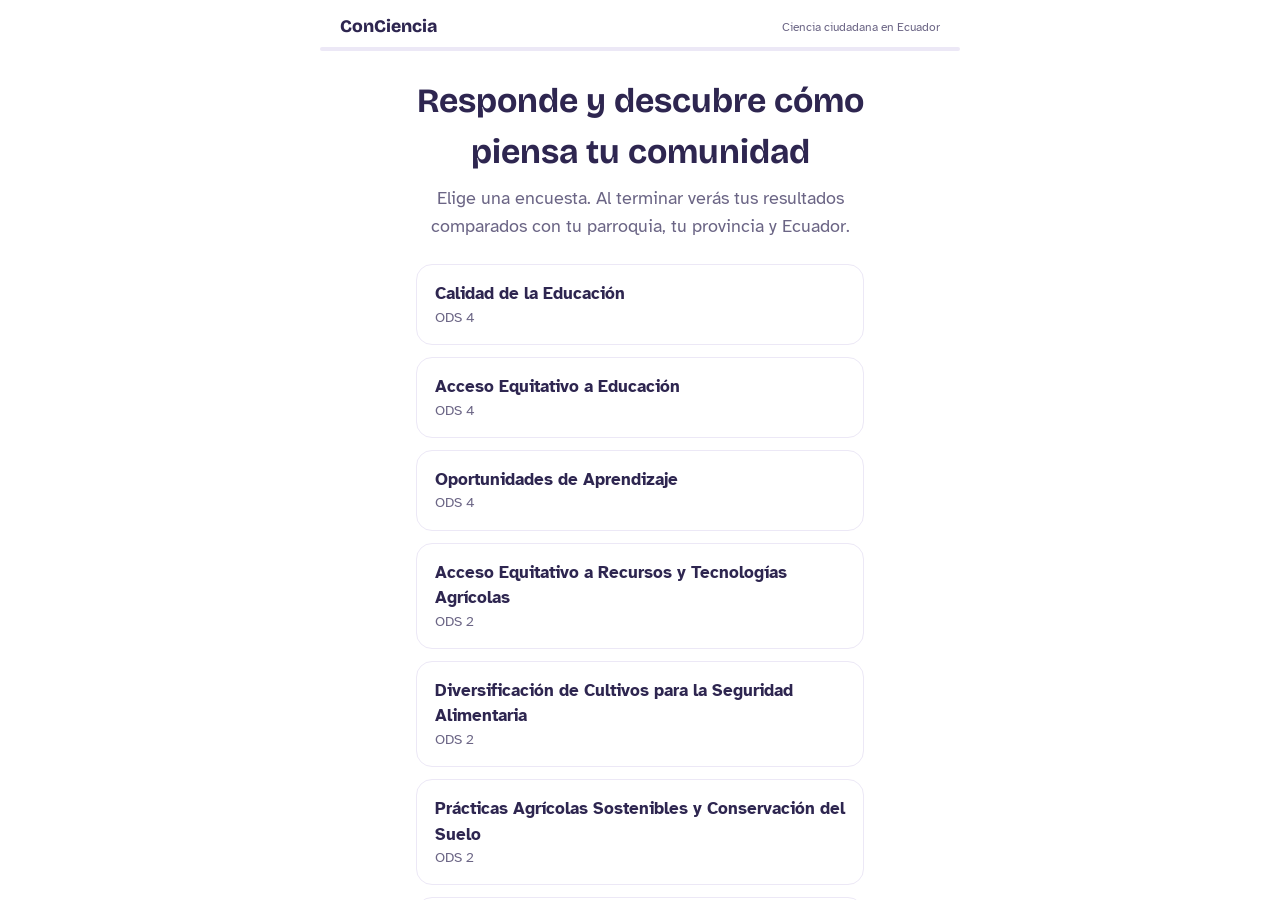
==== commit de817c7b: "Add files via upload" ====
--- a/encuestas/index.html
+++ b/encuestas/index.html
@@ -4,8 +4,20 @@
 <meta charset="utf-8">
 <meta name="viewport" content="width=device-width, initial-scale=1, viewport-fit=cover">
 <title>ConCiencia</title>
-<meta name="description" content="ConCiencia: ciencia ciudadana en Ecuador. Responde encuestas y descubre cómo piensa tu comunidad.">
+<meta name="description" content="ConCiencia: ciencia ciudadana. Responde encuestas y descubre cómo piensa tu comunidad.">
+<meta property="og:type" content="website">
+<meta property="og:site_name" content="ConCiencia">
+<meta property="og:title" content="Participa en ConCiencia y descubre qué piensa tu comunidad">
+<meta property="og:description" content="Responde una encuesta corta y anónima y mira al instante cuántas personas piensan como tú.">
+<meta property="og:image" content="https://cardinalcienciac-cyber.github.io/conciencia/img/compartir.jpg">
+<meta property="og:image:width" content="1200">
+<meta property="og:image:height" content="630">
+<meta property="og:locale" content="es_EC">
+<meta name="twitter:card" content="summary_large_image">
 <link rel="icon" href="../img/favicon.png">
+<link rel="manifest" href="../manifest.webmanifest">
+<meta name="theme-color" content="#FFFFFF">
+<link rel="apple-touch-icon" href="../img/icon-180.png">
 <link rel="preconnect" href="https://fonts.googleapis.com">
 <link rel="preconnect" href="https://fonts.gstatic.com" crossorigin>
 <link href="https://fonts.googleapis.com/css2?family=Atkinson+Hyperlegible:wght@400;700&family=Bricolage+Grotesque:opsz,wght@12..96,700;12..96,800&display=swap" rel="stylesheet">
@@ -63,6 +75,11 @@
 .note{font-size:.82rem;color:var(--muted);margin:.4rem 0 0}
 .idea blockquote{margin:0 auto;font-size:1.2rem;font-style:italic;max-width:26rem}
 .idea .sub{color:var(--muted);margin:.9rem auto 0;max-width:26rem}
+.share{margin:2rem auto 0;padding-top:1.5rem;border-top:1px solid var(--line);max-width:26rem}
+.share p{margin:0 0 .8rem;font-weight:700}
+.share-btns{display:flex;flex-wrap:wrap;justify-content:center;gap:.6rem}
+.share .btn{font-size:1rem;padding:.7rem 1.3rem}
+.share .btn.tang{background:var(--tang);border-color:var(--tang)}
 .privacy{font-size:.8rem;color:var(--muted);margin:2rem auto 0;max-width:26rem}
 .list{list-style:none;padding:0;margin:1.5rem auto 0;display:grid;gap:.75rem;text-align:left;max-width:28rem}
 .list a{display:block;padding:1rem 1.1rem;border:1.5px solid var(--line);border-radius:1rem;text-decoration:none}
@@ -96,7 +113,7 @@
 </nav>
 
 <script>
-const ENCUESTAS = {"CE": {"titulo": "Calidad de la Educación", "ods": "ODS 4", "uid": "aMDnD9qRBA8HXttn3Z8Mq6", "enketo": "oDRCQe5k", "preguntas": [{"id": "q5", "tipo": "una", "texto": "¿Cómo evaluarías la calidad de la educación en tu comunidad?", "opciones": [["muy_buena", "Muy buena", "E4_muy_buena", "muy buena"], ["buena", "Buena", "E3_buena", "buena"], ["mala", "Mala", "E2_mala", "mala"], ["muy_mala", "Muy mala", "E1_muy_mala", "muy mala"]], "tpl": "considera {o} la calidad de la educación en su comunidad"}, {"id": "q6", "tipo": "una", "texto": "¿Cuál es tu opinión sobre el sistema de evaluación y calificación en las instituciones educativas?", "opciones": [["muy_buena", "Muy buena", "E4_muy_buena", "muy bueno"], ["buena", "Buena", "E3_buena", "bueno"], ["mala", "Mala", "E2_mala", "malo"], ["muy_mala", "Muy mala", "E1_muy_mala", "muy malo"]], "tpl": "considera {o} el sistema de evaluación y calificación"}, {"id": "q7", "tipo": "varias", "texto": "¿Qué aspectos crees que son más importantes para mejorar la calidad de la educación?", "opciones": [["formacion_continua_y_actualizaci", "Formación continua y actualización de los docentes", "CE06_docente", "la formación continua de los docentes"], ["acceso_equitativo_a_recursos_edu", "Acceso equitativo a recursos educativos y tecnológicos", "CE07_equidad_recursos", "el acceso equitativo a recursos educativos"], ["desarrollo_de_programas_educativ", "Desarrollo de programas educativos inclusivos y adaptados a las necesidades individuales de los estudiantes", "CE08_educacion_inclusiva", "los programas inclusivos y adaptados"], ["participacion_activa_de_la_comun", "Participación activa de la comunidad educativa en la toma de decisiones y en el apoyo al proceso educativo", "CE09_comunidad_educativa", "la participación de la comunidad educativa"], ["otros", "Otros", "R_otros", "otras ideas"]], "tpl": "prioriza {o} para mejorar la educación"}, {"id": "q8", "tipo": "una", "texto": "¿Crees que los docentes reciben suficiente capacitación para impartir una educación de calidad?", "opciones": [["si", "Sí", "R_si", "sí"], ["no", "No", "R_no", "no"]], "tpl": "cree que los docentes {o} reciben suficiente capacitación"}, {"id": "q9", "tipo": "varias", "texto": "¿Qué papel crees que deberían desempeñar las tecnologías de la información y la comunicación (TIC) en la mejora de la calidad de la educación?", "opciones": [["facilitar_el_acceso_a_recursos_e", "Facilitar el acceso a recursos educativos en línea", "CE10_educacion_en_linea", "dar acceso a recursos educativos en línea"], ["promover_metodos_de_ensenanza_in", "Promover métodos de enseñanza interactivos y personalizados", "CE11_metodos_interactivos", "hacer la enseñanza más interactiva"], ["garantizar_igualdad_de_oportunid", "Garantizar igualdad de oportunidades para todos los grupos demográficos", "CE14_igualdad_oportunidades", "dar igualdad de oportunidades"], ["fomentar_la_colaboracion_entre_e", "Fomentar la colaboración entre estudiantes y el desarrollo de habilidades digitales", "CE12_colaboracion", "fomentar la colaboración y las habilidades digitales"], ["permitir_la_comunicacion_y_colab", "Permitir la comunicación y colaboración entre estudiantes y docentes", "CE13_comunicacion_docente", "mejorar la comunicación con los docentes"], ["otros", "Otros", "R_otros", "otros usos"]], "tpl": "quiere que la tecnología sirva para {o}"}, {"id": "q10", "tipo": "varias", "texto": "¿Qué medidas crees que podrían tomarse para reducir la brecha en la calidad educativa entre zonas urbanas y rurales?", "opciones": [["aumentar_la_inversion_en_infraes", "Aumentar la inversión en infraestructura escolar", "CE16_infraestructura", "invertir en infraestructura escolar"], ["implementar_mecanismos_de_capaci", "Implementar mecanismos de capacitación y retención de docentes", "CE17_retencion_docente", "capacitar y retener a los docentes"], ["implementar_programas_que_propor", "Implementar programas que proporcionen dispositivos y conexión a internet en comunidades rurales", "CE15_internet_rural", "llevar dispositivos e internet al campo"], ["programas_de_tutoria_y_mentoria", "Programas de tutoría y mentoría", "CE21_tutoria", "ofrecer tutoría y mentoría"], ["desarrollar_curriculos_adaptados", "Desarrollar currículos adaptados a la realidad local", "CE19_curriculo_local", "adaptar los currículos a la realidad local"], ["promover_la_colaboracion_entre_e", "Promover la colaboración entre escuelas urbanas y rurales", "CE18_urbano_rural", "unir escuelas urbanas y rurales"], ["apoyar_a_la_educacion_preescolar", "Apoyar a la educación preescolar en áreas rurales", "CE30_preescolar_rural", "ampliar la educación preescolar rural"], ["ofrecer_beneficios_economicos_a", "Ofrecer beneficios económicos a familias que envían a sus hijos a la escuela", "CE20_apoyo_familias", "apoyar económicamente a las familias"], ["otros", "Otros", "R_otros", "otras medidas"]], "tpl": "propone {o}"}, {"id": "q11", "tipo": "una", "texto": "¿Crees que la educación debería incluir habilidades socioemocionales además de los conocimientos académicos?", "opciones": [["si", "Sí", "R_si", "sí"], ["no", "No", "R_no", "no"], ["tal_vez", "Tal vez", "R_talvez", "tal vez"]], "tpl": "responde «{o}» a enseñar habilidades socioemocionales"}, {"id": "q12", "tipo": "varias", "texto": "¿Qué habilidades socioemocionales se debería incluir?", "opciones": [["desarrollo_de_la_empatia", "Desarrollo de la empatía", "CE23_empatia", "la empatía"], ["comunicacion_efectiva", "Comunicación efectiva", "CE24_comunicacion", "la comunicación efectiva"], ["resolucion_de_conflictos", "Resolución de conflictos", "CE26_resolucion_conflictos", "la resolución de conflictos"], ["autoconocimiento", "Autoconocimiento", "CE25_autoconocimiento", "el autoconocimiento"], ["manejo_del_estres", "Manejo del estrés", "CE27_manejo_estres", "el manejo del estrés"], ["colaboracion", "Colaboración", "CE12_colaboracion", "la colaboración"], ["otros", "Otros", "R_otros", "otras habilidades"]], "tpl": "quiere aprender {o} en la escuela"}, {"id": "q13", "tipo": "abierta", "texto": "¿Cómo crees que se puede fomentar el espíritu crítico y la creatividad en el sistema educativo?"}]}, "AE": {"titulo": "Acceso Equitativo a Educación", "ods": "ODS 4", "uid": "aMwjJdAYYP5T4RFX3oNEXm", "enketo": "IfXTQjOF", "preguntas": [{"id": "q5", "tipo": "una", "texto": "¿Cómo describirías el acceso a la educación en tu área?", "opciones": [["muy_accesible", "Muy accesible", "E4_muy_buena"], ["accesible", "Accesible", "E3_buena"], ["poco_accesible", "Poco accesible", "E2_mala"], ["no_accesible", "No accesible", "E1_muy_mala"]]}, {"id": "q6", "tipo": "varias", "texto": "¿Identificas desafíos específicos que afectan el acceso equitativo a la educación?", "opciones": [["falta_de_escuelas", "Falta de escuelas", "AE01_falta_escuelas"], ["falta_de_infraestructura_y_recur", "Falta de infraestructura y recursos educativos", "AE02_falta_recursos"], ["discriminacion_basada_en_genero", "Discriminación basada en género, etnia o condición socioeconómica", "AE03_discriminacion"], ["barreras_geograficas", "Barreras geográficas", "AE04_barreras_geograficas"], ["baja_calidad_de_la_educacion", "Baja calidad de la educación", "AE05_baja_calidad"], ["impedimentos_familiares_economic", "Impedimentos familiares, económicos", "AE06_impedimentos_economicos"], ["otros", "Otros", "R_otros"]]}, {"id": "q7", "tipo": "una", "texto": "¿Cuál consideras que es el principal papel del gobierno en garantizar un acceso equitativo a la educación?", "opciones": [["proporcionar_financiamiento_adec", "Proporcionar financiamiento adecuado", "AE07_financiamiento"], ["desarrollar_politicas_inclusivas", "Desarrollar políticas inclusivas", "AE08_politicas_inclusivas"], ["garantizar_igualdad_de_oportunid", "Garantizar igualdad de oportunidades para todos los grupos demográficos", "CE14_igualdad_oportunidades"], ["implementar_reformas_en_infraest", "Implementar reformas en infraestructura, tecnología y formación docente.", "AE09_reformas"], ["dar_mayor_protagonismo_a_las_ins", "Dar mayor protagonismo a las instituciones privadas y a las familias para garantizar la educación", "AE10_instituciones_familias"], ["otros", "Otros", "R_otros"]]}, {"id": "q8", "tipo": "una", "texto": "¿Has participado en iniciativas locales que aborden el acceso a la educación?", "opciones": [["si", "Sí", "R_si"], ["no", "No", "R_no"], ["en_ocasiones", "En ocasiones", "R_aveces"]]}, {"id": "q9", "tipo": "una", "texto": "¿Cuáles son tus principales motivaciones para, de ser posible estudiar?", "opciones": [["mejorar_las_oportunidades_labora", "Mejorar las oportunidades laborales", "AE11_oportunidades_laborales"], ["obtener_conocimiento_y_habilidad", "Obtener conocimiento y habilidades", "AE12_conocimiento"], ["contribuir_al_desarrollo_de_la_c", "Contribuir al desarrollo de la comunidad o sociedad", "AE13_contribuir_comunidad"], ["la_satisfaccion_personal", "La satisfacción personal", "AE14_satisfaccion_personal"], ["otros", "Otros", "R_otros"]]}, {"id": "q10", "tipo": "una", "texto": "¿Estarías dispuesto/a a comprometerte de manera continua en apoyar iniciativas para mejorar el acceso equitativo a educación?", "opciones": [["si", "Sí", "R_si"], ["no", "No", "R_no"], ["tal_vez", "Tal vez", "R_talvez"]]}]}, "OA": {"titulo": "Oportunidades de Aprendizaje", "ods": "ODS 4", "uid": "aXVZdtAHw6DwHbp57tY9rk", "enketo": "5DErhukR", "preguntas": [{"id": "q5", "tipo": "una", "texto": "¿Has participado en programas de aprendizaje no formal o informal fuera del entorno escolar?", "opciones": [["si", "Sí", "R_si"], ["no", "No", "R_no"], ["no_estoy_seguro", "No estoy seguro", "R_talvez"]]}, {"id": "q6", "tipo": "varias", "texto": "¿A qué tipo de oportunidades de aprendizaje adicional te gustaría tener acceso?", "opciones": [["talleres_practicos_sobre_habilid", "Talleres prácticos sobre habilidades específicas", "OA01_talleres_practicos"], ["cursos_en_linea_sobre_temas_de_i", "Cursos en línea sobre temas de interés", "CE10_educacion_en_linea"], ["eventos_de_networking_y_colabora", "Eventos de networking y colaboración con profesionales", "OA02_networking"], ["oportunidades_de_voluntariado_pa", "Oportunidades de voluntariado para adquirir experiencia práctica", "OA03_voluntariado"], ["acceso_a_recursos_educativos_y_b", "Acceso a recursos educativos y bibliotecas virtuales", "OA04_bibliotecas_virtuales"], ["otros", "Otros", "R_otros"]]}, {"id": "q7", "tipo": "varias", "texto": "¿Porque crees que la educación a lo largo de la vida es importante para el desarrollo personal y profesional?", "opciones": [["para_actualizar_habilidades", "Para actualizar habilidades", "OA05_actualizar_habilidades"], ["facilita_la_adaptacion_a_los_cam", "Facilita la adaptación a los cambios en el entorno laboral", "OA06_adaptacion"], ["promueve_el_crecimiento_personal", "Promueve el crecimiento personal y profesional continuo", "OA07_crecimiento"], ["permite_mantenerse_competitivo_e", "Permite mantenerse competitivo en el mercado laboral en evolución", "OA08_competitivo"], ["otros", "Otros", "R_otros"]]}, {"id": "q8", "tipo": "una", "texto": "¿Qué importancia le das a la formación profesional y técnica en comparación con la educación académica tradicional?", "opciones": [["mucha_importancia", "Mucha importancia", "E4_muy_buena"], ["alguna_importancia", "Alguna importancia", "E3_buena"], ["poca_importancia", "Poca importancia", "E2_mala"], ["ninguna_importancia", "Ninguna importancia", "E1_muy_mala"]]}, {"id": "q9", "tipo": "una", "texto": "¿Consideras que hay suficientes oportunidades de educación continua para adultos en tu comunidad?", "opciones": [["si", "Sí", "R_si"], ["no", "No", "R_no"], ["no_estoy_seguro", "No estoy seguro", "R_talvez"]]}, {"id": "q10", "tipo": "una", "texto": "¿Cuál es tu opinión sobre la educación a distancia y el aprendizaje en línea?", "opciones": [["muy_favorable", "Muy favorable", "E4_muy_buena"], ["favorable", "Favorable", "E3_buena"], ["desfavorable", "Desfavorable", "E2_mala"], ["muy_desfavorable", "Muy desfavorable", "E1_muy_mala"]]}, {"id": "q11", "tipo": "abierta", "texto": "¿Cómo crees que se pueden aprovechar mejor las tecnologías emergentes para promover oportunidades de aprendizaje inclusivas?"}]}, "RT": {"titulo": "Acceso Equitativo a Recursos y Tecnologías Agrícolas", "ods": "ODS 2", "uid": "agJiGSEJm9MBd5dDqavQbj", "enketo": "ofdKAlAc", "preguntas": [{"id": "q5", "tipo": "una", "texto": "¿Participas en actividades agrícolas actualmente?", "opciones": [["si", "Sí", "R_si"], ["no", "No", "R_no"], ["en_ocasiones", "En ocasiones", "R_aveces"]]}, {"id": "q6", "tipo": "abierta", "texto": "¿Cuál es el tamaño aproximado de tu área de cultivo?"}, {"id": "q7", "tipo": "una", "texto": "¿Consideras que hay una distribución equitativa de recursos agrícolas (tierras, agua, insumos, etc.) en tu comunidad?", "opciones": [["si", "Sí", "R_si"], ["no", "No", "R_no"], ["no_estoy_seguro", "No estoy seguro", "R_talvez"]]}, {"id": "q8", "tipo": "abierta", "texto": "¿Cómo crees que se podrían mejorar las condiciones de acceso a estos recursos?"}, {"id": "q9", "tipo": "varias", "texto": "¿Que tecnologías agrícolas has utilizado o están disponibles en tu área?", "opciones": [["sistemas_de_riego", "Sistemas de riego", "RT01_riego"], ["maquinaria_agricola", "Maquinaria agrícola", "RT02_maquinaria"], ["aplicaciones_moviles_agricolas", "Aplicaciones móviles agrícolas", "RT03_apps"], ["drones_para_monitoreo_de_cultivo", "Drones para monitoreo de cultivos", "RT04_drones"], ["otros", "Otros", "R_otros"]]}, {"id": "q10", "tipo": "una", "texto": "¿Cómo obtienes información sobre nuevas prácticas y tecnologías agrícolas?", "opciones": [["extensionistas_agricolas", "Extensionistas agrícolas", "RT05_extensionistas"], ["internet", "Internet", "CE10_educacion_en_linea"], ["talleres", "Talleres", "OA01_talleres_practicos"], ["practicas_ancestrales", "Practicas ancestrales", "RT06_practicas_ancestrales"], ["otros", "Otros", "R_otros"]]}, {"id": "q11", "tipo": "una", "texto": "¿Identificas barreras que limiten el acceso equitativo a recursos y tecnologías agrícolas?", "opciones": [["barreras_economicas", "Barreras económicas", "RT07_barreras_economicas"], ["falta_de_informacion", "Falta de información", "RT08_falta_informacion"], ["falta_de_acceso_a_creditos", "Falta de acceso a créditos", "RT09_falta_creditos"], ["aislamiento_geografico", "Aislamiento geografico", "AE04_barreras_geograficas"], ["otros", "Otros", "R_otros"]]}, {"id": "q12", "tipo": "una", "texto": "¿Cómo crees que el acceso equitativo a recursos y tecnologías agrícolas afecta la producción y la sostenibilidad en tu área?", "opciones": [["mejora_la_diversificacion_de_cul", "Mejora la diversificación de cultivos", "RT10_diversificacion"], ["promueve_practicas_sostenibles_e", "Promueve prácticas sostenibles entre los agricultores locales", "RT11_practicas_sostenibles"], ["facilita_la_adopcion_de_tecnolog", "Facilita la adopción de tecnologías más eficientes", "RT12_tecnologia_eficiente"], ["ayuda_a_reducir_la_brecha_de_ren", "Ayuda a reducir la brecha de rendimiento entre pequeños y grandes productores", "RT13_brecha_productores"], ["otros", "Otros", "R_otros"]]}, {"id": "q13", "tipo": "abierta", "texto": "¿Tienes sugerencias sobre cómo mejorar el acceso equitativo a recursos y tecnologías agrícolas?"}, {"id": "q14", "tipo": "una", "texto": "¿Estarías dispuesto/a a participar activamente en futuras iniciativas de equidad agrícola?", "opciones": [["si", "Sí", "R_si"], ["no", "No", "R_no"], ["tal_vez", "Tal vez", "R_talvez"]]}]}, "DC": {"titulo": "Diversificación de Cultivos para la Seguridad Alimentaria", "ods": "ODS 2", "uid": "afeSdG7BaHixpZRdWY3xdc", "enketo": "qUFhadIQ", "preguntas": [{"id": "q5", "tipo": "una", "texto": "¿Tienes experiencia en actividades agrícolas actualmente?", "opciones": [["si", "Sí", "R_si"], ["no", "No", "R_no"], ["en_ocasiones", "En ocasiones", "R_aveces"]]}, {"id": "q6", "tipo": "una", "texto": "¿Cuál es el tamaño aproximado de tu área de cultivo?", "opciones": [["no_tengo_area_de_cultivo", "No tengo área de cultivo", ""], ["menos_de_100_m2", "Menos de 100 m²", ""], ["100_m2_a_500_m2", "100 m² a 500 m²", ""], ["500_m2_a_1_000_m2", "500 m² a 1,000 m²", ""], ["mas_de_1_000_m2", "Más de 1,000 m²", ""]]}, {"id": "q7", "tipo": "una", "texto": "¿Has implementado la diversificación de cultivos en tu área?", "opciones": [["si", "Sí", "R_si"], ["no", "No", "R_no"], ["no_estoy_seguro", "No estoy seguro", "R_talvez"]]}, {"id": "q8", "tipo": "varias", "texto": "Enumera algunos cultivos que actualmente cultivas en tu área.", "opciones": [["cereales", "Cereales", "DC01_cereales"], ["legumbres", "Legumbres", "DC02_legumbres"], ["frutas", "Frutas", "DC03_frutas"], ["hortalizas", "Hortalizas", "DC04_hortalizas"], ["no_aplica", "No aplica", "R_noaplica"]]}, {"id": "q9", "tipo": "abierta", "texto": "¿Cómo decides qué cultivos plantar?"}, {"id": "q10", "tipo": "varias", "texto": "¿Qué beneficios percibes al diversificar tus cultivos en términos de seguridad alimentaria y sostenibilidad?", "opciones": [["mayor_resistencia_a_plagas", "Mayor resistencia a plagas", "DC05_resistencia_plagas"], ["mayor_variedad_de_nutrientes", "Mayor variedad de nutrientes", "DC06_nutrientes"], ["mayor_sabor", "Mayor sabor", "DC07_sabor"], ["mayor_resistencia_de_los_cultivo", "Mayor resistencia de los cultivos", "DC08_resistencia_cultivos"], ["mejora_en_la_calidad_del_suelo_y", "Mejora en la calidad del suelo y conservación de la biodiversidad", "DC09_suelo_biodiversidad"], ["otros", "Otros", "R_otros"]]}, {"id": "q11", "tipo": "varias", "texto": "¿Identificas desafíos o barreras para la diversificación de cultivos en tu área?", "opciones": [["limitaciones_de_recursos", "Limitaciones de recursos", "DC10_limitacion_recursos"], ["falta_de_conocimientos_tecnicos", "Falta de conocimientos técnicos sobre nuevas prácticas", "RT08_falta_informacion"], ["la_resistencia_de_los_mercados_a", "La resistencia de los mercados a aceptar nuevos cultivos", "DC11_resistencia_mercados"], ["problemas_relacionados_con_el_cl", "Problemas relacionados con el clima y el suelo", "DC12_clima_suelo"], ["no_encuentro_ninguna_barrera", "No encuentro ninguna barrera", "DC13_sin_barreras"]]}, {"id": "q12", "tipo": "abierta", "texto": "¿Cómo crees que podrían superarse estos desafíos?"}, {"id": "q13", "tipo": "una", "texto": "¿Cómo afecta la diversificación de cultivos a la comercialización y venta de productos agrícolas?", "opciones": [["permite_el_acceso_a_nuevos_merca", "Permite el acceso a nuevos mercados", "DC14_nuevos_mercados"], ["reduce_la_dependencia_de_un_solo", "Reduce la dependencia de un solo cultivo y sus fluctuaciones de precios.", "DC15_menos_dependencia"], ["atrae_a_consumidores_interesados", "Atrae a consumidores interesados en alimentos locales y orgánicos", "DC16_consumidores_locales"], ["facilita_la_diferenciacion_de_pr", "Facilita la diferenciación de productos en el mercado y la creación de marcas únicas", "DC17_marcas"], ["otros", "Otros", "R_otros"]]}, {"id": "q14", "tipo": "una", "texto": "¿Has participado en programas o iniciativas que promuevan la diversificación de cultivos?", "opciones": [["si", "Sí", "R_si"], ["no", "No", "R_no"], ["en_ocasiones", "En ocasiones", "R_aveces"]]}, {"id": "q15", "tipo": "una", "texto": "¿Cómo evaluas la efectividad de estos programas?", "opciones": [["muy_buena", "Muy buena", "E4_muy_buena"], ["buena", "Buena", "E3_buena"], ["mala", "Mala", "E2_mala"], ["muy_mala", "Muy mala", "E1_muy_mala"], ["no_aplica", "No aplica", "R_noaplica"]]}]}, "PS": {"titulo": "Prácticas Agrícolas Sostenibles y Conservación del Suelo", "ods": "ODS 2", "uid": "aM7JyxXHT9SNXV4mbHTjZx", "enketo": "LAvfwDTU", "preguntas": [{"id": "q5", "tipo": "una", "texto": "¿Tienes experiencia en actividades agrícolas?", "opciones": [["mucha_experiencia", "Mucha experiencia", "X5_mucha"], ["experiencia", "Experiencia", "X4_experiencia"], ["poca_experiencia", "Poca experiencia", "X2_poca"], ["ninguna_experiencia", "Ninguna experiencia", "X1_ninguna"]]}, {"id": "q6", "tipo": "abierta", "texto": "¿Cuál es el tamaño aproximado de tu área de cultivo? (N/A si no aplica)"}, {"id": "q7", "tipo": "varias", "texto": "Enumera algunas prácticas agrícolas que actualmente implementas en tu área", "opciones": [["rotacion_de_cultivos", "Rotación de cultivos", "PS01_rotacion"], ["uso_de_abono_organico", "Uso de abono orgánico", "PS02_abono_organico"], ["cultivo_de_cobertura", "Cultivo de cobertura", "PS03_cobertura"], ["riego_por_goteo", "Riego por goteo", "PS04_goteo"], ["control_biologico_de_plagas", "Control biológico de plagas", "PS05_control_biologico"], ["conservacion_de_suelos_terrazas", "Conservación de suelos (terrazas, barreras vivas)", "PS06_terrazas"], ["no_implemento_ninguna_practica", "No implemento ninguna práctica", "R_no"]]}, {"id": "q8", "tipo": "una", "texto": "¿Utilizas agroquímicos en tu agricultura?", "opciones": [["si", "Sí", "R_si"], ["no", "No", "R_no"], ["en_ocasiones", "En ocasiones", "R_aveces"]]}, {"id": "q9", "tipo": "abierta", "texto": "¿Cómo crees que el uso de agroquímicos afecta la calidad del suelo?"}, {"id": "q10", "tipo": "una", "texto": "¿Practicas la rotación de cultivos o la diversificación de cultivos en tu área?", "opciones": [["si", "Sí", "R_si"], ["no", "No", "R_no"], ["no_estoy_seguro", "No estoy seguro", "R_talvez"]]}, {"id": "q11", "tipo": "abierta", "texto": "¿Cómo crees que estas prácticas afectan la productividad y la salud del suelo?"}, {"id": "q12", "tipo": "varias", "texto": "¿Cómo manejas los residuos agrícolas en tu área?", "opciones": [["compostaje", "Compostaje", "PS07_compostaje"], ["uso_como_abono", "Uso como abono", "PS02_abono_organico"], ["quema_controlada", "Quema controlada", "PS08_quema_controlada"], ["alimentacion_animal", "Alimentación animal", "PS09_alimentacion_animal"], ["reciclaje_de_materiales", "Reciclaje de materiales", "PS10_reciclaje"], ["otros", "Otros", "R_otros"]]}, {"id": "q13", "tipo": "una", "texto": "¿Crees que estas prácticas contribuyen a la conservación del suelo?", "opciones": [["si", "Sí", "R_si"], ["no", "No", "R_no"], ["no_estoy_seguro", "No estoy seguro", "R_talvez"]]}, {"id": "q14", "tipo": "una", "texto": "¿Cómo describirías las condiciones del suelo en tu área en términos de salud y fertilidad?", "opciones": [["saludable", "Saludable", "PS11_suelo_saludable"], ["regular", "Regular", "PS12_suelo_regular"], ["poco_saludable", "Poco saludable", "PS13_suelo_poco_saludable"], ["no_estoy_seguro", "No estoy seguro", "R_talvez"]]}, {"id": "q15", "tipo": "una", "texto": "¿Has notado cambios en las condiciones del suelo a lo largo del tiempo?", "opciones": [["si", "Sí", "R_si"], ["no", "No", "R_no"], ["tal_vez", "Tal vez", "R_talvez"]]}]}};
+const ENCUESTAS = {"CE": {"titulo": "Calidad de la Educación", "ods": "ODS 4", "uid": "aMDnD9qRBA8HXttn3Z8Mq6", "enketo": "oDRCQe5k", "preguntas": [{"id": "q5", "tipo": "una", "texto": "¿Cómo evaluarías la calidad de la educación en tu comunidad?", "opciones": [["muy_buena", "Muy buena", "E4_muy_buena", "muy buena"], ["buena", "Buena", "E3_buena", "buena"], ["mala", "Mala", "E2_mala", "mala"], ["muy_mala", "Muy mala", "E1_muy_mala", "muy mala"]], "tpl": "considera {o} la calidad de la educación en su comunidad"}, {"id": "q6", "tipo": "una", "texto": "¿Cuál es tu opinión sobre el sistema de evaluación y calificación en las instituciones educativas?", "opciones": [["muy_buena", "Muy buena", "E4_muy_buena", "muy bueno"], ["buena", "Buena", "E3_buena", "bueno"], ["mala", "Mala", "E2_mala", "malo"], ["muy_mala", "Muy mala", "E1_muy_mala", "muy malo"]], "tpl": "considera {o} el sistema de evaluación y calificación"}, {"id": "q7", "tipo": "varias", "texto": "¿Qué aspectos crees que son más importantes para mejorar la calidad de la educación?", "opciones": [["formacion_continua_y_actualizaci", "Formación continua y actualización de los docentes", "CE06_docente", "la formación continua de los docentes"], ["acceso_equitativo_a_recursos_edu", "Acceso equitativo a recursos educativos y tecnológicos", "CE07_equidad_recursos", "el acceso equitativo a recursos educativos"], ["desarrollo_de_programas_educativ", "Desarrollo de programas educativos inclusivos y adaptados a las necesidades individuales de los estudiantes", "CE08_educacion_inclusiva", "los programas inclusivos y adaptados"], ["participacion_activa_de_la_comun", "Participación activa de la comunidad educativa en la toma de decisiones y en el apoyo al proceso educativo", "CE09_comunidad_educativa", "la participación de la comunidad educativa"], ["otros", "Otros", "R_otros", "otras ideas"]], "tpl": "prioriza {o} para mejorar la educación"}, {"id": "q8", "tipo": "una", "texto": "¿Crees que los docentes reciben suficiente capacitación para impartir una educación de calidad?", "opciones": [["si", "Sí", "R_si", "sí"], ["no", "No", "R_no", "no"]], "tpl": "cree que los docentes {o} reciben suficiente capacitación"}, {"id": "q9", "tipo": "varias", "texto": "¿Qué papel crees que deberían desempeñar las tecnologías de la información y la comunicación (TIC) en la mejora de la calidad de la educación?", "opciones": [["facilitar_el_acceso_a_recursos_e", "Facilitar el acceso a recursos educativos en línea", "CE10_educacion_en_linea", "dar acceso a recursos educativos en línea"], ["promover_metodos_de_ensenanza_in", "Promover métodos de enseñanza interactivos y personalizados", "CE11_metodos_interactivos", "hacer la enseñanza más interactiva"], ["garantizar_igualdad_de_oportunid", "Garantizar igualdad de oportunidades para todos los grupos demográficos", "CE14_igualdad_oportunidades", "dar igualdad de oportunidades"], ["fomentar_la_colaboracion_entre_e", "Fomentar la colaboración entre estudiantes y el desarrollo de habilidades digitales", "CE12_colaboracion", "fomentar la colaboración y las habilidades digitales"], ["permitir_la_comunicacion_y_colab", "Permitir la comunicación y colaboración entre estudiantes y docentes", "CE13_comunicacion_docente", "mejorar la comunicación con los docentes"], ["otros", "Otros", "R_otros", "otros usos"]], "tpl": "quiere que la tecnología sirva para {o}"}, {"id": "q10", "tipo": "varias", "texto": "¿Qué medidas crees que podrían tomarse para reducir la brecha en la calidad educativa entre zonas urbanas y rurales?", "opciones": [["aumentar_la_inversion_en_infraes", "Aumentar la inversión en infraestructura escolar", "CE16_infraestructura", "invertir en infraestructura escolar"], ["implementar_mecanismos_de_capaci", "Implementar mecanismos de capacitación y retención de docentes", "CE17_retencion_docente", "capacitar y retener a los docentes"], ["implementar_programas_que_propor", "Implementar programas que proporcionen dispositivos y conexión a internet en comunidades rurales", "CE15_internet_rural", "llevar dispositivos e internet al campo"], ["programas_de_tutoria_y_mentoria", "Programas de tutoría y mentoría", "CE21_tutoria", "ofrecer tutoría y mentoría"], ["desarrollar_curriculos_adaptados", "Desarrollar currículos adaptados a la realidad local", "CE19_curriculo_local", "adaptar los currículos a la realidad local"], ["promover_la_colaboracion_entre_e", "Promover la colaboración entre escuelas urbanas y rurales", "CE18_urbano_rural", "unir escuelas urbanas y rurales"], ["apoyar_a_la_educacion_preescolar", "Apoyar a la educación preescolar en áreas rurales", "CE30_preescolar_rural", "ampliar la educación preescolar rural"], ["ofrecer_beneficios_economicos_a", "Ofrecer beneficios económicos a familias que envían a sus hijos a la escuela", "CE20_apoyo_familias", "apoyar económicamente a las familias"], ["otros", "Otros", "R_otros", "otras medidas"]], "tpl": "propone {o}"}, {"id": "q11", "tipo": "una", "texto": "¿Crees que la educación debería incluir habilidades socioemocionales además de los conocimientos académicos?", "opciones": [["si", "Sí", "R_si", "sí"], ["no", "No", "R_no", "no"], ["tal_vez", "Tal vez", "R_talvez", "tal vez"]], "tpl": "responde «{o}» a enseñar habilidades socioemocionales"}, {"id": "q12", "tipo": "varias", "texto": "¿Qué habilidades socioemocionales se debería incluir?", "opciones": [["desarrollo_de_la_empatia", "Desarrollo de la empatía", "CE23_empatia", "la empatía"], ["comunicacion_efectiva", "Comunicación efectiva", "CE24_comunicacion", "la comunicación efectiva"], ["resolucion_de_conflictos", "Resolución de conflictos", "CE26_resolucion_conflictos", "la resolución de conflictos"], ["autoconocimiento", "Autoconocimiento", "CE25_autoconocimiento", "el autoconocimiento"], ["manejo_del_estres", "Manejo del estrés", "CE27_manejo_estres", "el manejo del estrés"], ["colaboracion", "Colaboración", "CE12_colaboracion", "la colaboración"], ["otros", "Otros", "R_otros", "otras habilidades"]], "tpl": "quiere aprender {o} en la escuela"}, {"id": "q13", "tipo": "abierta", "texto": "¿Cómo crees que se puede fomentar el espíritu crítico y la creatividad en el sistema educativo?"}]}, "AE": {"titulo": "Acceso Equitativo a Educación", "ods": "ODS 4", "uid": "aMwjJdAYYP5T4RFX3oNEXm", "enketo": "IfXTQjOF", "preguntas": [{"id": "q5", "tipo": "una", "texto": "¿Cómo describirías el acceso a la educación en tu área?", "opciones": [["muy_accesible", "Muy accesible", "E4_muy_buena", "muy accesible"], ["accesible", "Accesible", "E3_buena", "accesible"], ["poco_accesible", "Poco accesible", "E2_mala", "poco accesible"], ["no_accesible", "No accesible", "E1_muy_mala", "no accesible"]], "tpl": "considera {o} la educación en su área"}, {"id": "q6", "tipo": "varias", "texto": "¿Identificas desafíos específicos que afectan el acceso equitativo a la educación?", "opciones": [["falta_de_escuelas", "Falta de escuelas", "AE01_falta_escuelas", "la falta de escuelas"], ["falta_de_infraestructura_y_recur", "Falta de infraestructura y recursos educativos", "AE02_falta_recursos", "la falta de infraestructura y recursos"], ["discriminacion_basada_en_genero", "Discriminación basada en género, etnia o condición socioeconómica", "AE03_discriminacion", "la discriminación"], ["barreras_geograficas", "Barreras geográficas", "AE04_barreras_geograficas", "las barreras geográficas"], ["baja_calidad_de_la_educacion", "Baja calidad de la educación", "AE05_baja_calidad", "la baja calidad de la educación"], ["impedimentos_familiares_economic", "Impedimentos familiares, económicos", "AE06_impedimentos_economicos", "los impedimentos familiares y económicos"], ["otros", "Otros", "R_otros", "otros desafíos"]], "tpl": "identifica como desafío {o}"}, {"id": "q7", "tipo": "una", "texto": "¿Cuál consideras que es el principal papel del gobierno en garantizar un acceso equitativo a la educación?", "opciones": [["proporcionar_financiamiento_adec", "Proporcionar financiamiento adecuado", "AE07_financiamiento", "dar un financiamiento adecuado"], ["desarrollar_politicas_inclusivas", "Desarrollar políticas inclusivas", "AE08_politicas_inclusivas", "desarrollar políticas inclusivas"], ["garantizar_igualdad_de_oportunid", "Garantizar igualdad de oportunidades para todos los grupos demográficos", "CE14_igualdad_oportunidades", "garantizar igualdad de oportunidades"], ["implementar_reformas_en_infraest", "Implementar reformas en infraestructura, tecnología y formación docente.", "AE09_reformas", "reformar la infraestructura, la tecnología y la formación docente"], ["dar_mayor_protagonismo_a_las_ins", "Dar mayor protagonismo a las instituciones privadas y a las familias para garantizar la educación", "AE10_instituciones_familias", "dar más protagonismo a las instituciones privadas y las familias"], ["otros", "Otros", "R_otros", "asumir otro papel"]], "tpl": "cree que el gobierno debe {o}"}, {"id": "q8", "tipo": "una", "texto": "¿Has participado en iniciativas locales que aborden el acceso a la educación?", "opciones": [["si", "Sí", "R_si", "!ha participado en iniciativas por el acceso a la educación"], ["no", "No", "R_no", "!no ha participado en iniciativas por el acceso a la educación"], ["en_ocasiones", "En ocasiones", "R_aveces", "!ha participado en ocasiones en iniciativas por el acceso a la educación"]], "tpl": "{o}"}, {"id": "q9", "tipo": "una", "texto": "¿Cuáles son tus principales motivaciones para, de ser posible estudiar?", "opciones": [["mejorar_las_oportunidades_labora", "Mejorar las oportunidades laborales", "AE11_oportunidades_laborales", "mejorar sus oportunidades laborales"], ["obtener_conocimiento_y_habilidad", "Obtener conocimiento y habilidades", "AE12_conocimiento", "obtener conocimientos y habilidades"], ["contribuir_al_desarrollo_de_la_c", "Contribuir al desarrollo de la comunidad o sociedad", "AE13_contribuir_comunidad", "contribuir al desarrollo de su comunidad"], ["la_satisfaccion_personal", "La satisfacción personal", "AE14_satisfaccion_personal", "su satisfacción personal"], ["otros", "Otros", "R_otros", "otros fines"]], "tpl": "estudiaría para {o}"}, {"id": "q10", "tipo": "una", "texto": "¿Estarías dispuesto/a a comprometerte de manera continua en apoyar iniciativas para mejorar el acceso equitativo a educación?", "opciones": [["si", "Sí", "R_si", "!se comprometería a apoyar iniciativas por una educación equitativa"], ["no", "No", "R_no", "!no se comprometería por ahora a apoyar estas iniciativas"], ["tal_vez", "Tal vez", "R_talvez", "!tal vez se comprometería a apoyar estas iniciativas"]], "tpl": "{o}"}]}, "OA": {"titulo": "Oportunidades de Aprendizaje", "ods": "ODS 4", "uid": "aXVZdtAHw6DwHbp57tY9rk", "enketo": "5DErhukR", "preguntas": [{"id": "q5", "tipo": "una", "texto": "¿Has participado en programas de aprendizaje no formal o informal fuera del entorno escolar?", "opciones": [["si", "Sí", "R_si", "!ha participado en programas de aprendizaje fuera de la escuela"], ["no", "No", "R_no", "!no ha participado en programas de aprendizaje fuera de la escuela"], ["no_estoy_seguro", "No estoy seguro", "R_talvez", "!no está seguro de haber participado en aprendizaje fuera de la escuela"]], "tpl": "{o}"}, {"id": "q6", "tipo": "varias", "texto": "¿A qué tipo de oportunidades de aprendizaje adicional te gustaría tener acceso?", "opciones": [["talleres_practicos_sobre_habilid", "Talleres prácticos sobre habilidades específicas", "OA01_talleres_practicos", "talleres prácticos"], ["cursos_en_linea_sobre_temas_de_i", "Cursos en línea sobre temas de interés", "CE10_educacion_en_linea", "cursos en línea"], ["eventos_de_networking_y_colabora", "Eventos de networking y colaboración con profesionales", "OA02_networking", "eventos de networking con profesionales"], ["oportunidades_de_voluntariado_pa", "Oportunidades de voluntariado para adquirir experiencia práctica", "OA03_voluntariado", "oportunidades de voluntariado"], ["acceso_a_recursos_educativos_y_b", "Acceso a recursos educativos y bibliotecas virtuales", "OA04_bibliotecas_virtuales", "recursos y bibliotecas virtuales"], ["otros", "Otros", "R_otros", "otras oportunidades"]], "tpl": "quiere acceder a {o}"}, {"id": "q7", "tipo": "varias", "texto": "¿Porque crees que la educación a lo largo de la vida es importante para el desarrollo personal y profesional?", "opciones": [["para_actualizar_habilidades", "Para actualizar habilidades", "OA05_actualizar_habilidades", "actualizar habilidades"], ["facilita_la_adaptacion_a_los_cam", "Facilita la adaptación a los cambios en el entorno laboral", "OA06_adaptacion", "adaptarse a los cambios laborales"], ["promueve_el_crecimiento_personal", "Promueve el crecimiento personal y profesional continuo", "OA07_crecimiento", "crecer personal y profesionalmente"], ["permite_mantenerse_competitivo_e", "Permite mantenerse competitivo en el mercado laboral en evolución", "OA08_competitivo", "mantenerse competitivo"], ["otros", "Otros", "R_otros", "otros fines"]], "tpl": "cree que aprender toda la vida sirve para {o}"}, {"id": "q8", "tipo": "una", "texto": "¿Qué importancia le das a la formación profesional y técnica en comparación con la educación académica tradicional?", "opciones": [["mucha_importancia", "Mucha importancia", "E4_muy_buena", "mucha importancia"], ["alguna_importancia", "Alguna importancia", "E3_buena", "alguna importancia"], ["poca_importancia", "Poca importancia", "E2_mala", "poca importancia"], ["ninguna_importancia", "Ninguna importancia", "E1_muy_mala", "ninguna importancia"]], "tpl": "da {o} a la formación técnica frente a la académica"}, {"id": "q9", "tipo": "una", "texto": "¿Consideras que hay suficientes oportunidades de educación continua para adultos en tu comunidad?", "opciones": [["si", "Sí", "R_si", "!cree que hay suficiente educación continua para adultos en su comunidad"], ["no", "No", "R_no", "!cree que falta educación continua para adultos en su comunidad"], ["no_estoy_seguro", "No estoy seguro", "R_talvez", "!no está seguro de si hay suficiente educación continua para adultos"]], "tpl": "{o}"}, {"id": "q10", "tipo": "una", "texto": "¿Cuál es tu opinión sobre la educación a distancia y el aprendizaje en línea?", "opciones": [["muy_favorable", "Muy favorable", "E4_muy_buena", "muy favorable"], ["favorable", "Favorable", "E3_buena", "favorable"], ["desfavorable", "Desfavorable", "E2_mala", "desfavorable"], ["muy_desfavorable", "Muy desfavorable", "E1_muy_mala", "muy desfavorable"]], "tpl": "tiene una opinión {o} sobre la educación a distancia"}, {"id": "q11", "tipo": "abierta", "texto": "¿Cómo crees que se pueden aprovechar mejor las tecnologías emergentes para promover oportunidades de aprendizaje inclusivas?"}]}, "RT": {"titulo": "Acceso Equitativo a Recursos y Tecnologías Agrícolas", "ods": "ODS 2", "uid": "agJiGSEJm9MBd5dDqavQbj", "enketo": "ofdKAlAc", "preguntas": [{"id": "q5", "tipo": "una", "texto": "¿Participas en actividades agrícolas actualmente?", "opciones": [["si", "Sí", "R_si", "!participa en actividades agrícolas"], ["no", "No", "R_no", "!no participa en actividades agrícolas"], ["en_ocasiones", "En ocasiones", "R_aveces", "!participa en ocasiones en actividades agrícolas"]], "tpl": "{o}"}, {"id": "q6", "tipo": "abierta", "texto": "¿Cuál es el tamaño aproximado de tu área de cultivo?"}, {"id": "q7", "tipo": "una", "texto": "¿Consideras que hay una distribución equitativa de recursos agrícolas (tierras, agua, insumos, etc.) en tu comunidad?", "opciones": [["si", "Sí", "R_si", "!cree que los recursos agrícolas se distribuyen de forma equitativa"], ["no", "No", "R_no", "!cree que los recursos agrícolas no se distribuyen de forma equitativa"], ["no_estoy_seguro", "No estoy seguro", "R_talvez", "!no está seguro de cómo se distribuyen los recursos agrícolas"]], "tpl": "{o}"}, {"id": "q8", "tipo": "abierta", "texto": "¿Cómo crees que se podrían mejorar las condiciones de acceso a estos recursos?"}, {"id": "q9", "tipo": "varias", "texto": "¿Que tecnologías agrícolas has utilizado o están disponibles en tu área?", "opciones": [["sistemas_de_riego", "Sistemas de riego", "RT01_riego", "sistemas de riego"], ["maquinaria_agricola", "Maquinaria agrícola", "RT02_maquinaria", "maquinaria agrícola"], ["aplicaciones_moviles_agricolas", "Aplicaciones móviles agrícolas", "RT03_apps", "aplicaciones móviles agrícolas"], ["drones_para_monitoreo_de_cultivo", "Drones para monitoreo de cultivos", "RT04_drones", "drones para monitorear cultivos"], ["otros", "Otros", "R_otros", "otras tecnologías"]], "tpl": "conoce o usa {o}"}, {"id": "q10", "tipo": "una", "texto": "¿Cómo obtienes información sobre nuevas prácticas y tecnologías agrícolas?", "opciones": [["extensionistas_agricolas", "Extensionistas agrícolas", "RT05_extensionistas", "extensionistas agrícolas"], ["internet", "Internet", "CE10_educacion_en_linea", "internet"], ["talleres", "Talleres", "OA01_talleres_practicos", "talleres"], ["practicas_ancestrales", "Practicas ancestrales", "RT06_practicas_ancestrales", "prácticas ancestrales"], ["otros", "Otros", "R_otros", "otras fuentes"]], "tpl": "se informa sobre agricultura a través de {o}"}, {"id": "q11", "tipo": "una", "texto": "¿Identificas barreras que limiten el acceso equitativo a recursos y tecnologías agrícolas?", "opciones": [["barreras_economicas", "Barreras económicas", "RT07_barreras_economicas", "el costo económico"], ["falta_de_informacion", "Falta de información", "RT08_falta_informacion", "la falta de información"], ["falta_de_acceso_a_creditos", "Falta de acceso a créditos", "RT09_falta_creditos", "la falta de acceso a créditos"], ["aislamiento_geografico", "Aislamiento geografico", "AE04_barreras_geograficas", "el aislamiento geográfico"], ["otros", "Otros", "R_otros", "otras barreras"]], "tpl": "ve como principal barrera {o}"}, {"id": "q12", "tipo": "una", "texto": "¿Cómo crees que el acceso equitativo a recursos y tecnologías agrícolas afecta la producción y la sostenibilidad en tu área?", "opciones": [["mejora_la_diversificacion_de_cul", "Mejora la diversificación de cultivos", "RT10_diversificacion", "mejora la diversificación de cultivos"], ["promueve_practicas_sostenibles_e", "Promueve prácticas sostenibles entre los agricultores locales", "RT11_practicas_sostenibles", "promueve prácticas sostenibles"], ["facilita_la_adopcion_de_tecnolog", "Facilita la adopción de tecnologías más eficientes", "RT12_tecnologia_eficiente", "facilita adoptar tecnologías más eficientes"], ["ayuda_a_reducir_la_brecha_de_ren", "Ayuda a reducir la brecha de rendimiento entre pequeños y grandes productores", "RT13_brecha_productores", "reduce la brecha entre pequeños y grandes productores"], ["otros", "Otros", "R_otros", "tiene otros efectos"]], "tpl": "cree que un acceso equitativo {o}"}, {"id": "q13", "tipo": "abierta", "texto": "¿Tienes sugerencias sobre cómo mejorar el acceso equitativo a recursos y tecnologías agrícolas?"}, {"id": "q14", "tipo": "una", "texto": "¿Estarías dispuesto/a a participar activamente en futuras iniciativas de equidad agrícola?", "opciones": [["si", "Sí", "R_si", "!participaría en futuras iniciativas de equidad agrícola"], ["no", "No", "R_no", "!no participaría por ahora en iniciativas de equidad agrícola"], ["tal_vez", "Tal vez", "R_talvez", "!tal vez participaría en iniciativas de equidad agrícola"]], "tpl": "{o}"}]}, "DC": {"titulo": "Diversificación de Cultivos para la Seguridad Alimentaria", "ods": "ODS 2", "uid": "afeSdG7BaHixpZRdWY3xdc", "enketo": "qUFhadIQ", "preguntas": [{"id": "q5", "tipo": "una", "texto": "¿Tienes experiencia en actividades agrícolas actualmente?", "opciones": [["si", "Sí", "R_si", "!tiene experiencia en actividades agrícolas"], ["no", "No", "R_no", "!no tiene experiencia en actividades agrícolas"], ["en_ocasiones", "En ocasiones", "R_aveces", "!tiene experiencia agrícola ocasional"]], "tpl": "{o}"}, {"id": "q6", "tipo": "una", "texto": "¿Cuál es el tamaño aproximado de tu área de cultivo?", "opciones": [["no_tengo_area_de_cultivo", "No tengo área de cultivo", "", "!no tiene área de cultivo"], ["menos_de_100_m2", "Menos de 100 m²", "", "!cultiva menos de 100 m²"], ["100_m2_a_500_m2", "100 m² a 500 m²", "", "!cultiva entre 100 y 500 m²"], ["500_m2_a_1_000_m2", "500 m² a 1,000 m²", "", "!cultiva entre 500 y 1 000 m²"], ["mas_de_1_000_m2", "Más de 1,000 m²", "", "!cultiva más de 1 000 m²"]], "tpl": "{o}"}, {"id": "q7", "tipo": "una", "texto": "¿Has implementado la diversificación de cultivos en tu área?", "opciones": [["si", "Sí", "R_si", "!ha diversificado sus cultivos"], ["no", "No", "R_no", "!no ha diversificado sus cultivos"], ["no_estoy_seguro", "No estoy seguro", "R_talvez", "!no está seguro de haber diversificado sus cultivos"]], "tpl": "{o}"}, {"id": "q8", "tipo": "varias", "texto": "Enumera algunos cultivos que actualmente cultivas en tu área.", "opciones": [["cereales", "Cereales", "DC01_cereales", "cereales"], ["legumbres", "Legumbres", "DC02_legumbres", "legumbres"], ["frutas", "Frutas", "DC03_frutas", "frutas"], ["hortalizas", "Hortalizas", "DC04_hortalizas", "hortalizas"], ["no_aplica", "No aplica", "R_noaplica", "!no cultiva por ahora"]], "tpl": "cultiva {o}"}, {"id": "q9", "tipo": "abierta", "texto": "¿Cómo decides qué cultivos plantar?"}, {"id": "q10", "tipo": "varias", "texto": "¿Qué beneficios percibes al diversificar tus cultivos en términos de seguridad alimentaria y sostenibilidad?", "opciones": [["mayor_resistencia_a_plagas", "Mayor resistencia a plagas", "DC05_resistencia_plagas", "más resistencia a plagas"], ["mayor_variedad_de_nutrientes", "Mayor variedad de nutrientes", "DC06_nutrientes", "más variedad de nutrientes"], ["mayor_sabor", "Mayor sabor", "DC07_sabor", "más sabor"], ["mayor_resistencia_de_los_cultivo", "Mayor resistencia de los cultivos", "DC08_resistencia_cultivos", "cultivos más resistentes"], ["mejora_en_la_calidad_del_suelo_y", "Mejora en la calidad del suelo y conservación de la biodiversidad", "DC09_suelo_biodiversidad", "un suelo más sano y conservado"], ["otros", "Otros", "R_otros", "otros beneficios"]], "tpl": "ve como beneficio {o}"}, {"id": "q11", "tipo": "varias", "texto": "¿Identificas desafíos o barreras para la diversificación de cultivos en tu área?", "opciones": [["limitaciones_de_recursos", "Limitaciones de recursos", "DC10_limitacion_recursos", "la falta de recursos"], ["falta_de_conocimientos_tecnicos", "Falta de conocimientos técnicos sobre nuevas prácticas", "RT08_falta_informacion", "la falta de conocimientos técnicos"], ["la_resistencia_de_los_mercados_a", "La resistencia de los mercados a aceptar nuevos cultivos", "DC11_resistencia_mercados", "la resistencia de los mercados"], ["problemas_relacionados_con_el_cl", "Problemas relacionados con el clima y el suelo", "DC12_clima_suelo", "el clima y el suelo"], ["no_encuentro_ninguna_barrera", "No encuentro ninguna barrera", "DC13_sin_barreras", "!no encuentra barreras para diversificar"]], "tpl": "ve como desafío {o}"}, {"id": "q12", "tipo": "abierta", "texto": "¿Cómo crees que podrían superarse estos desafíos?"}, {"id": "q13", "tipo": "una", "texto": "¿Cómo afecta la diversificación de cultivos a la comercialización y venta de productos agrícolas?", "opciones": [["permite_el_acceso_a_nuevos_merca", "Permite el acceso a nuevos mercados", "DC14_nuevos_mercados", "abre nuevos mercados"], ["reduce_la_dependencia_de_un_solo", "Reduce la dependencia de un solo cultivo y sus fluctuaciones de precios.", "DC15_menos_dependencia", "reduce la dependencia de un solo cultivo"], ["atrae_a_consumidores_interesados", "Atrae a consumidores interesados en alimentos locales y orgánicos", "DC16_consumidores_locales", "atrae a consumidores de alimentos locales y orgánicos"], ["facilita_la_diferenciacion_de_pr", "Facilita la diferenciación de productos en el mercado y la creación de marcas únicas", "DC17_marcas", "ayuda a diferenciar productos y crear marcas"], ["otros", "Otros", "R_otros", "tiene otros efectos en la venta"]], "tpl": "cree que diversificar {o}"}, {"id": "q14", "tipo": "una", "texto": "¿Has participado en programas o iniciativas que promuevan la diversificación de cultivos?", "opciones": [["si", "Sí", "R_si", "!ha participado en programas de diversificación de cultivos"], ["no", "No", "R_no", "!no ha participado en programas de diversificación de cultivos"], ["en_ocasiones", "En ocasiones", "R_aveces", "!ha participado en ocasiones en programas de diversificación"]], "tpl": "{o}"}, {"id": "q15", "tipo": "una", "texto": "¿Cómo evaluas la efectividad de estos programas?", "opciones": [["muy_buena", "Muy buena", "E4_muy_buena", "muy buena"], ["buena", "Buena", "E3_buena", "buena"], ["mala", "Mala", "E2_mala", "mala"], ["muy_mala", "Muy mala", "E1_muy_mala", "muy mala"], ["no_aplica", "No aplica", "R_noaplica", "!no ha evaluado estos programas"]], "tpl": "considera {o} la efectividad de estos programas"}]}, "PS": {"titulo": "Prácticas Agrícolas Sostenibles y Conservación del Suelo", "ods": "ODS 2", "uid": "aM7JyxXHT9SNXV4mbHTjZx", "enketo": "LAvfwDTU", "preguntas": [{"id": "q5", "tipo": "una", "texto": "¿Tienes experiencia en actividades agrícolas?", "opciones": [["mucha_experiencia", "Mucha experiencia", "X5_mucha", "mucha experiencia"], ["experiencia", "Experiencia", "X4_experiencia", "experiencia"], ["poca_experiencia", "Poca experiencia", "X2_poca", "poca experiencia"], ["ninguna_experiencia", "Ninguna experiencia", "X1_ninguna", "!no tiene experiencia en actividades agrícolas"]], "tpl": "tiene {o} en actividades agrícolas"}, {"id": "q6", "tipo": "abierta", "texto": "¿Cuál es el tamaño aproximado de tu área de cultivo? (N/A si no aplica)"}, {"id": "q7", "tipo": "varias", "texto": "Enumera algunas prácticas agrícolas que actualmente implementas en tu área", "opciones": [["rotacion_de_cultivos", "Rotación de cultivos", "PS01_rotacion", "la rotación de cultivos"], ["uso_de_abono_organico", "Uso de abono orgánico", "PS02_abono_organico", "el abono orgánico"], ["cultivo_de_cobertura", "Cultivo de cobertura", "PS03_cobertura", "los cultivos de cobertura"], ["riego_por_goteo", "Riego por goteo", "PS04_goteo", "el riego por goteo"], ["control_biologico_de_plagas", "Control biológico de plagas", "PS05_control_biologico", "el control biológico de plagas"], ["conservacion_de_suelos_terrazas", "Conservación de suelos (terrazas, barreras vivas)", "PS06_terrazas", "la conservación de suelos"], ["no_implemento_ninguna_practica", "No implemento ninguna práctica", "R_no", "!no aplica ninguna de estas prácticas por ahora"]], "tpl": "practica {o}"}, {"id": "q8", "tipo": "una", "texto": "¿Utilizas agroquímicos en tu agricultura?", "opciones": [["si", "Sí", "R_si", "!utiliza agroquímicos"], ["no", "No", "R_no", "!no utiliza agroquímicos"], ["en_ocasiones", "En ocasiones", "R_aveces", "!utiliza agroquímicos en ocasiones"]], "tpl": "{o}"}, {"id": "q9", "tipo": "abierta", "texto": "¿Cómo crees que el uso de agroquímicos afecta la calidad del suelo?"}, {"id": "q10", "tipo": "una", "texto": "¿Practicas la rotación de cultivos o la diversificación de cultivos en tu área?", "opciones": [["si", "Sí", "R_si", "!practica la rotación o diversificación de cultivos"], ["no", "No", "R_no", "!no practica la rotación de cultivos"], ["no_estoy_seguro", "No estoy seguro", "R_talvez", "!no está seguro de practicar la rotación de cultivos"]], "tpl": "{o}"}, {"id": "q11", "tipo": "abierta", "texto": "¿Cómo crees que estas prácticas afectan la productividad y la salud del suelo?"}, {"id": "q12", "tipo": "varias", "texto": "¿Cómo manejas los residuos agrícolas en tu área?", "opciones": [["compostaje", "Compostaje", "PS07_compostaje", "compostaje"], ["uso_como_abono", "Uso como abono", "PS02_abono_organico", "su uso como abono"], ["quema_controlada", "Quema controlada", "PS08_quema_controlada", "quema controlada"], ["alimentacion_animal", "Alimentación animal", "PS09_alimentacion_animal", "alimentación animal"], ["reciclaje_de_materiales", "Reciclaje de materiales", "PS10_reciclaje", "reciclaje de materiales"], ["otros", "Otros", "R_otros", "otras prácticas"]], "tpl": "maneja sus residuos agrícolas con {o}"}, {"id": "q13", "tipo": "una", "texto": "¿Crees que estas prácticas contribuyen a la conservación del suelo?", "opciones": [["si", "Sí", "R_si", "!cree que estas prácticas conservan el suelo"], ["no", "No", "R_no", "!no cree que estas prácticas conserven el suelo"], ["no_estoy_seguro", "No estoy seguro", "R_talvez", "!no está seguro de que estas prácticas conserven el suelo"]], "tpl": "{o}"}, {"id": "q14", "tipo": "una", "texto": "¿Cómo describirías las condiciones del suelo en tu área en términos de salud y fertilidad?", "opciones": [["saludable", "Saludable", "PS11_suelo_saludable", "saludable"], ["regular", "Regular", "PS12_suelo_regular", "regular"], ["poco_saludable", "Poco saludable", "PS13_suelo_poco_saludable", "poco saludable"], ["no_estoy_seguro", "No estoy seguro", "R_talvez", "!no está seguro del estado del suelo"]], "tpl": "describe como {o} el suelo de su área"}, {"id": "q15", "tipo": "una", "texto": "¿Has notado cambios en las condiciones del suelo a lo largo del tiempo?", "opciones": [["si", "Sí", "R_si", "!ha notado cambios en el suelo con el tiempo"], ["no", "No", "R_no", "!no ha notado cambios en el suelo"], ["tal_vez", "Tal vez", "R_talvez", "!tal vez ha notado cambios en el suelo"]], "tpl": "{o}"}]}, "AM": {"titulo": "Acceso a Atención Médica en Áreas Rurales", "ods": "ODS 3", "uid": "aMMez5FCe5pCZ7rpXKiVUH", "enketo": "khZqQAdB", "preguntas": [{"id": "q5", "tipo": "una", "texto": "¿Con qué frecuencia visitas un centro de atención médica en tu área?", "opciones": [["regularmente", "Regularmente", "F4_regularmente"], ["ocasionalmente", "Ocasionalmente", "F3_ocasionalmente"], ["raramente", "Raramente", "F2_raramente"], ["nunca", "Nunca", "F1_nunca"]]}, {"id": "q6", "tipo": "varias", "texto": "¿Cuáles son los principales desafíos que enfrentas al buscar atención médica en tu área rural?", "opciones": [["falta_de_transporte_confiable", "Falta de transporte confiable", "AM01_falta_transporte"], ["distancia_a_las_instalaciones_de", "Distancia a las instalaciones de salud", "AM02_distancia"], ["tiempo_de_espera_prolongado", "Tiempo de espera prolongado", "AM03_espera"], ["escasez_de_especialistas", "Escasez de especialistas", "AM04_escasez_especialistas"], ["calidad_del_servicio", "Calidad del servicio", "AM05_calidad_servicio"], ["disponibilidad_de_atencion_limit", "Disponibilidad de atención limitada", "AM06_disponibilidad"], ["falta_de_iniciativa", "Falta de iniciativa", "AM07_falta_iniciativa"], ["otros", "Otros", "R_otros"]]}, {"id": "q7", "tipo": "una", "texto": "¿Cómo calificarías la calidad de los servicios de atención médica disponibles en tu área?", "opciones": [["1_muy_mala", "1 (muy mala)", "E1_muy_mala"], ["2", "2", "E2_mala"], ["3", "3", "E_neutra"], ["4", "4", "E3_buena"], ["5_muy_buena", "5 (muy buena)", "E4_muy_buena"]]}, {"id": "q8", "tipo": "una", "texto": "¿Cuál es tu principal medio de transporte para acceder a servicios médicos?", "opciones": [["vehiculo_propio", "Vehículo propio", "AM08_vehiculo_propio"], ["transporte_publico", "Transporte público", "AM09_transporte_publico"], ["caminar", "Caminar", "AM10_caminar"], ["otros", "Otros", "R_otros"]]}, {"id": "q9", "tipo": "una", "texto": "¿Cuánto tiempo te lleva llegar al centro de atención médica más cercano?", "opciones": [["menos_de_30_minutos", "Menos de 30 minutos", "T1_menos_30min"], ["30_minutos_a_1_hora", "30 minutos a 1 hora", "T2_30min_1h"], ["mas_de_1_hora", "Más de 1 hora", "T3_mas_1h"]]}, {"id": "q10", "tipo": "una", "texto": "¿Estás al tanto de todos los servicios de atención médica disponibles en tu área?", "opciones": [["si", "Sí", "R_si"], ["no", "No", "R_no"], ["no_estoy_seguro", "No estoy seguro", "R_talvez"]]}, {"id": "q11", "tipo": "abierta", "texto": "¿Cómo obtienes información sobre servicios de salud en tu comunidad?"}, {"id": "q12", "tipo": "una", "texto": "¿Has experimentado demoras significativas en la atención médica en tu área?", "opciones": [["si", "Sí", "R_si"], ["no", "No", "R_no"], ["en_ocasiones", "En ocasiones", "R_aveces"]]}, {"id": "q13", "tipo": "una", "texto": "¿Alguna vez has tenido que buscar atención médica fuera de tu área debido a la falta de servicios locales?", "opciones": [["si", "Sí", "R_si"], ["no", "No", "R_no"], ["en_ocasiones", "En ocasiones", "R_aveces"]]}, {"id": "q14", "tipo": "abierta", "texto": "¿Tienes alguna sugerencia o comentario adicional sobre cómo mejorar el acceso a la atención médica en áreas rurales?"}]}, "ES": {"titulo": "Educación en Salud y Conciencia Comunitaria", "ods": "ODS 3", "uid": "a9tE9B3Pvwsi7E5nXzW6qe", "enketo": "uzmA30wA", "preguntas": [{"id": "q5", "tipo": "una", "texto": "¿Tienes acceso a información sobre salud en tu comunidad?", "opciones": [["si", "Sí", "R_si"], ["no", "No", "R_no"], ["a_veces", "A veces", "R_aveces"]]}, {"id": "q6", "tipo": "una", "texto": "¿Cuánto sabes sobre prácticas saludables y enfermedades comunes?", "opciones": [["mucho", "Mucho", "X5_mucha"], ["algo", "Algo", "X4_experiencia"], ["poco", "Poco", "X2_poca"], ["nada", "Nada", "X1_ninguna"]]}, {"id": "q7", "tipo": "una", "texto": "¿De dónde obtienes información sobre temas de salud?", "opciones": [["centros_de_salud", "Centros de salud", "ES01_centro_salud"], ["internet", "Internet", "CE10_educacion_en_linea"], ["comunidad", "Comunidad", "ES02_comunidad"], ["otros", "Otros", "R_otros"]]}, {"id": "q8", "tipo": "una", "texto": "¿Confías en la información de salud proporcionada por tu comunidad?", "opciones": [["si", "Sí", "R_si"], ["no", "No", "R_no"], ["no_estoy_seguro", "No estoy seguro", "R_talvez"]]}, {"id": "q9", "tipo": "una", "texto": "¿Has participado en actividades educativas de salud en tu comunidad?", "opciones": [["si", "Sí", "R_si"], ["no", "No", "R_no"], ["en_ocasiones", "En ocasiones", "R_aveces"]]}, {"id": "q10", "tipo": "una", "texto": "¿Crees que hay suficientes programas educativos de salud en tu área?", "opciones": [["si", "Sí", "R_si"], ["no", "No", "R_no"], ["no_estoy_seguro", "No estoy seguro", "R_talvez"]]}, {"id": "q11", "tipo": "una", "texto": "¿Cuáles son los temas de salud que más te interesan o te gustaría aprender más?", "opciones": [["nutricion", "Nutrición", "DC06_nutrientes"], ["salud_mental", "Salud mental", "ES03_salud_mental"], ["ejercicio_y_fitness", "Ejercicio y fitness", "ES04_ejercicio"], ["enfermedades_cronicas", "Enfermedades crónicas", "ES05_enfermedades_cronicas"], ["prevencion_de_enfermedades", "Prevención de enfermedades", "ES06_prevencion"], ["salud_sexual_y_reproductiva", "Salud sexual y reproductiva", "ES07_salud_sexual"], ["otros", "Otros", "R_otros"]]}, {"id": "q12", "tipo": "abierta", "texto": "¿Tienes sugerencias sobre cómo mejorar la educación en salud en tu comunidad?"}, {"id": "q13", "tipo": "una", "texto": "¿Estarías dispuesto/a a participar en iniciativas educativas de salud comunitaria?", "opciones": [["si", "Sí", "R_si"], ["no", "No", "R_no"], ["tal_vez", "Tal vez", "R_talvez"]]}]}, "PC": {"titulo": "Prevención y Control de Enfermedades", "ods": "ODS 3", "uid": "aWT2AyFQQkiwALL4wDVYCF", "enketo": "sN7u1nqx", "preguntas": [{"id": "q5", "tipo": "una", "texto": "¿Qué medidas tomas para prevenir las picaduras de mosquitos u otros vectores en tu área?", "opciones": [["uso_de_repelente", "Uso de repelente", "PC01_repelente"], ["mosquiteros", "Mosquiteros", "PC02_mosquitero"], ["eliminacion_de_criaderos_de_mosq", "Eliminación de criaderos de mosquitos", "PC03_criaderos"], ["otros", "Otros", "R_otros"]]}, {"id": "q6", "tipo": "una", "texto": "¿Crees que las medidas preventivas en tu comunidad son suficientes?", "opciones": [["si", "Sí", "R_si"], ["no", "No", "R_no"], ["no_estoy_seguro", "No estoy seguro", "R_talvez"]]}, {"id": "q7", "tipo": "una", "texto": "¿Tu comunidad realiza actividades para prevenir la propagación de enfermedades transmitidas por vectores?", "opciones": [["campanas_de_fumigacion", "Campañas de fumigación", "PC04_fumigacion"], ["eliminacion_de_criaderos_de_mosq", "Eliminación de criaderos de mosquitos en áreas públicas", "PC05_criaderos_publicos"], ["se_distribuyen_repelentes_o_mosq", "Se distribuyen repelentes o mosquiteros a la población", "PC06_distribucion"], ["ninguna_actividad", "Ninguna actividad", "R_no"], ["otros", "Otros", "R_otros"]]}, {"id": "q8", "tipo": "una", "texto": "¿Participas activamente en iniciativas de control de vectores en tu comunidad?", "opciones": [["si", "Sí", "R_si"], ["no", "No", "R_no"], ["en_ocasiones", "En ocasiones", "R_aveces"]]}, {"id": "q9", "tipo": "una", "texto": "¿Tienes acceso fácil a recursos como repelentes, mosquiteros o información sobre prevención?", "opciones": [["si", "Sí", "R_si"], ["no", "No", "R_no"], ["a_veces", "A veces", "R_aveces"]]}, {"id": "q10", "tipo": "una", "texto": "¿Has tenido alguna experiencia personal con enfermedades transmitidas por vectores o conoces a alguien que las haya tenido?", "opciones": [["si", "Sí", "R_si"], ["no", "No", "R_no"], ["no_estoy_seguro", "No estoy seguro", "R_talvez"]]}, {"id": "q11", "tipo": "abierta", "texto": "¿Tienes sugerencias sobre cómo mejorar las medidas de prevención y control en tu área?"}, {"id": "q12", "tipo": "una", "texto": "¿Estarías dispuesto/a a colaborar en iniciativas comunitarias para controlar las enfermedades transmitidas por vectores?", "opciones": [["si", "Sí", "R_si"], ["no", "No", "R_no"], ["tal_vez", "Tal vez", "R_talvez"]]}]}};
 const LUGARES = {"p01": "Azuay", "p02": "Bolívar", "p03": "Cañar", "p04": "Carchi", "p05": "Cotopaxi", "p06": "Chimborazo", "p07": "El Oro", "p08": "Esmeraldas", "p09": "Guayas", "p10": "Imbabura", "p11": "Loja", "p12": "Los Ríos", "p13": "Manabí", "p14": "Morona Santiago", "p15": "Napo", "p16": "Pastaza", "p17": "Pichincha", "p18": "Tungurahua", "p19": "Zamora Chinchipe", "p20": "Galápagos", "p21": "Sucumbíos", "p22": "Orellana", "p23": "Santo Domingo de los Tsáchilas", "p24": "Santa Elena", "p90": "Zona en Estudio: Juval (Cañar-Chimborazo)", "q010150": "Cuenca", "q010151": "Baños", "q010152": "Cumbe", "q010153": "Chaucha", "q010154": "Checa", "q010155": "Chiquintad", "q010156": "Llacao", "q010157": "Molleturo", "q010158": "Nulti", "q010159": "Octavio Cordero Palacios", "q010160": "Paccha", "q010161": "Quingeo", "q010162": "Ricaurte", "q010163": "San Joaquín", "q010164": "Santa Ana", "q010165": "Sayausí", "q010166": "Sidcay", "q010167": "Sinincay", "q010168": "Tarqui", "q010169": "Turi", "q010170": "Valle", "q010171": "Victoria del Portete", "q010250": "Girón", "q010251": "La Asunción", "q010252": "San Gerardo", "q010350": "Gualaceo", "q010352": "Daniel Córdova Toral", "q010353": "Jadán", "q010354": "Mariano Moreno", "q010356": "Remigio Crespo Toral", "q010357": "San Juan", "q010358": "Zhidmad", "q010359": "Luis Cordero Vega", "q010360": "Simón Bolívar", "q010450": "Nabón", "q010451": "Cochapata", "q010452": "El Progreso", "q010453": "Las Nieves", "q010550": "Paute", "q010552": "Bulán", "q010553": "Chicán", "q010554": "El Cabo", "q010556": "Guarainag", "q010559": "San Cristóbal", "q010561": "Tomebamba", "q010562": "Dug Dug", "q010650": "Pucará", "q010652": "San Rafael de Sharug", "q010750": "San Fernando", "q010751": "Chumblín", "q010850": "Santa Isabel", "q010851": "Abdón Calderón", "q010852": "El Carmen de Pijilí", "q010853": "Shaglli", "q010854": "San Salvador de Cañaribamba", "q010950": "Sígsig", "q010951": "Cuchil", "q010952": "Jima", "q010953": "Güel", "q010954": "Ludo", "q010955": "San Bartolomé", "q010956": "San José de Raranga", "q011050": "San Felipe de Oña", "q011051": "Susudel", "q011150": "Chordeleg", "q011151": "Principal", "q011152": "La Unión", "q011153": "Luis Galarza Orellana", "q011154": "San Martín de Puzhio", "q011250": "El Pan", "q011253": "San Vicente", "q011350": "Sevilla de Oro", "q011351": "Amaluza", "q011352": "Palmas", "q011450": "Guachapala", "q011550": "Camilo Ponce Enríquez", "q020150": "Guaranda", "q020151": "Facundo Vela", "q020153": "Julio E. Moreno", "q020155": "Salinas", "q020156": "San Lorenzo", "q020157": "San Simón", "q020158": "Santa Fe", "q020159": "Simiátug", "q020160": "San Luis de Pambil", "q020250": "Chillanes", "q020251": "San José del Tambo", "q020350": "San José de Chimbo", "q020351": "Asunción", "q020353": "La Magdalena", "q020354": "San Sebastián", "q020355": "Telimbela", "q020450": "Echeandía", "q020550": "San Miguel", "q020551": "Balsapamba", "q020552": "Bilován", "q020553": "Régulo de Mora", "q020554": "San Pablo", "q020555": "Santiago", "q020556": "San Vicente", "q020650": "Caluma", "q020750": "Las Naves", "q030150": "Azogues", "q030151": "Cojitambo", "q030153": "Guapán", "q030154": "Javier Loyola", "q030155": "Luis Cordero", "q030156": "Pindilig", "q030157": "Rivera", "q030158": "San Miguel", "q030160": "Taday", "q030250": "Biblián", "q030251": "Nazón", "q030252": "San Francisco de Sageo", "q030253": "Turupamba", "q030254": "Jerusalén", "q030350": "Cañar", "q030351": "Chontamarca", "q030352": "Chorocopte", "q030353": "General Morales", "q030354": "Gualleturo", "q030355": "Honorato Vásquez", "q030356": "Ingapirca", "q030357": "Juncal", "q030358": "San Antonio", "q030361": "Zhud", "q030362": "Ventura", "q030363": "Ducur", "q030450": "La Troncal", "q030451": "Manuel J. Calle", "q030452": "Pancho Negro", "q030550": "El Tambo", "q030650": "Déleg", "q030651": "Solano", "q030750": "Suscal", "q040150": "Tulcán", "q040151": "El Carmelo", "q040153": "Julio Andrade", "q040154": "Maldonado", "q040155": "Pioter", "q040156": "Tobar Donoso", "q040157": "Tufiño", "q040158": "Urbina", "q040159": "El Chical", "q040161": "Santa Martha de Cuba", "q040250": "Bolívar", "q040251": "García Moreno", "q040252": "Los Andes", "q040253": "Monte Olivo", "q040254": "San Vicente de Pusir", "q040255": "San Rafael", "q040350": "El Ángel", "q040351": "El Goaltal", "q040352": "La Libertad", "q040353": "San Isidro", "q040450": "Mira", "q040451": "Concepción", "q040452": "Jijón y Caamaño", "q040453": "Juan Montalvo", "q040550": "San Gabriel", "q040551": "Cristóbal Colón", "q040552": "Chitán de Navarrete", "q040553": "Fernández Salvador", "q040554": "La Paz", "q040555": "Piartal", "q040650": "Huaca", "q040651": "Mariscal Sucre", "q050150": "Latacunga", "q050151": "Aláquez", "q050152": "Belisario Quevedo", "q050153": "Guaytacama", "q050154": "Joseguango Bajo", "q050156": "Mulaló", "q050157": "Once de Noviembre", "q050158": "Poaló", "q050159": "San Juan de Pastocalle", "q050161": "Tanicuchi", "q050162": "Toacaso", "q050250": "La Maná", "q050251": "Guasaganda", "q050252": "Pucayacu", "q050350": "El Corazón", "q050351": "Moraspungo", "q050352": "Pinllopata", "q050353": "Ramón Campaña", "q050450": "Pujilí", "q050451": "Angamarca", "q050453": "Guangaje", "q050455": "La Victoria", "q050456": "Pilaló", "q050457": "Tingo", "q050458": "Zumbahua", "q050550": "San Miguel", "q050551": "Antonio José Holguín", "q050552": "Cusubamba", "q050553": "Mulalillo", "q050554": "Mulliquindil", "q050555": "Pansaleo", "q050650": "Saquisilí", "q050651": "Canchagua", "q050652": "Chantilín", "q050653": "Cochapamba", "q050750": "Sigchos", "q050751": "Chugchillán", "q050752": "Isinlivi", "q050753": "Las Pampas", "q050754": "Palo Quemado", "q060150": "Riobamba", "q060151": "Cacha", "q060152": "Calpi", "q060153": "Cubijíes", "q060154": "Flores", "q060155": "Licán", "q060156": "Licto", "q060157": "Pungalá", "q060158": "Punín", "q060159": "Quimiag", "q060160": "San Juan", "q060161": "San Luis", "q060250": "Alausí", "q060251": "Achupallas", "q060253": "Guasuntos", "q060254": "Huigra", "q060255": "Multitud", "q060256": "Pistishi", "q060257": "Pumallacta", "q060258": "Sevilla", "q060259": "Sibambe", "q060260": "Tixán", "q060350": "Villa la Unión", "q060351": "Cañi", "q060352": "Columbe", "q060353": "Juan de Velasco", "q060354": "Santiago de Quito", "q060450": "Chambo", "q060550": "Chunchi", "q060551": "Capzol", "q060552": "Compud", "q060553": "Gonzol", "q060554": "Llagos", "q060650": "Guamote", "q060651": "Cebadas", "q060652": "Palmira", "q060750": "Guano", "q060751": "Guanando", "q060752": "Ilapo", "q060753": "La Providencia", "q060754": "San Andrés", "q060755": "San Gerardo", "q060756": "San Isidro de Patulú", "q060757": "San José del Chazo", "q060758": "Santa Fé de Galán", "q060759": "Valparaiso", "q060850": "Pallatanga", "q060950": "Penipe", "q060951": "El Altar", "q060952": "Matus", "q060953": "Puela", "q060954": "San Antonio de Bayushig", "q060955": "La Candelaria", "q060956": "Bilbao", "q061050": "Cumandá", "q070150": "Machala", "q070152": "El Retiro", "q070250": "Arenillas", "q070251": "Chacras", "q070254": "Palmales", "q070255": "Carcabón", "q070256": "La Cuca", "q070350": "Paccha", "q070351": "Ayapamba", "q070352": "Cordoncillo", "q070353": "Milagro", "q070354": "San José", "q070355": "San Juan de Cerro Azul", "q070450": "Balsas", "q070451": "Bellamaría", "q070550": "Chilla", "q070650": "El Guabo", "q070651": "Barbones", "q070652": "La Iberia", "q070653": "Tendales", "q070654": "Río Bonito", "q070750": "Huaquillas", "q070850": "Marcabelí", "q070851": "El Ingenio", "q070950": "Pasaje", "q070951": "Buenavista", "q070952": "Casacay", "q070953": "La Peaña", "q070954": "Progreso", "q070955": "Uzhcurrumi", "q070956": "Cañaquemada", "q071050": "Piñas", "q071051": "Capiro", "q071052": "La Bocana", "q071053": "Moromoro", "q071054": "Piedras", "q071055": "San Roque", "q071056": "Saracay", "q071150": "Portovelo", "q071151": "Curtincapa", "q071152": "Morales", "q071153": "Salatí", "q071250": "Santa Rosa", "q071251": "Bellavista", "q071252": "Jambelí", "q071253": "La Avanzada", "q071254": "San Antonio", "q071255": "Torata", "q071256": "Victoria", "q071257": "Bellamaría", "q071350": "Zaruma", "q071351": "Abañín", "q071352": "Arcapamba", "q071353": "Guanazán", "q071354": "Guizhaguiña", "q071355": "Huertas", "q071356": "Malvas", "q071357": "Muluncay Grande", "q071358": "Sinsao", "q071359": "Salvias", "q071450": "La Victoria", "q071451": "La Libertad", "q071452": "El Paraíso", "q071453": "San Isidro", "q080150": "Esmeraldas", "q080152": "Camarones", "q080153": "Coronel Carlos Concha Torres", "q080154": "Chinca", "q080159": "Majua", "q080163": "San Mateo", "q080165": "Tabiazo", "q080166": "Tachina", "q080168": "Vuelta Larga", "q080250": "Valdez", "q080254": "La Tola", "q080257": "Pampanal de Bolívar", "q080265": "Santa Lucía de las Peñas", "q080350": "Muisne", "q080351": "Bolívar", "q080352": "Daule", "q080353": "Galera", "q080354": "Quingue", "q080355": "Sálima", "q080356": "San Francisco", "q080357": "San Gregorio", "q080358": "San José de Chamanga", "q080450": "Rosa Zárate", "q080451": "Cube", "q080452": "Chura", "q080453": "Malimpia", "q080454": "Viche", "q080455": "La Unión", "q080550": "San Lorenzo", "q080551": "Alto Tambo", "q080552": "Ancón", "q080553": "Calderón", "q080554": "Carondelet", "q080555": "5 de Junio", "q080556": "Concepción", "q080557": "Mataje", "q080558": "San Javier de Cachaví", "q080559": "Santa Rita", "q080560": "Tambillo", "q080561": "Tululbí", "q080562": "Urbina", "q080650": "Atacames", "q080651": "La Unión", "q080652": "Súa", "q080653": "Tonchigüe", "q080654": "Tonsupa", "q080750": "Rioverde", "q080751": "Chontaduro", "q080752": "Chumundé", "q080753": "Lagarto", "q080754": "Montalvo", "q080755": "Rocafuerte", "q080950": "Borbón", "q080951": "Anchayacu", "q080952": "Atahualpa", "q080953": "Luis Vargas Torres", "q080954": "Maldonado", "q080955": "San Francisco de Onzole", "q080956": "Santo Domingo de Onzole", "q080957": "Selva Alegre", "q080958": "Telembí", "q080959": "Colón Eloy del María", "q080960": "San José de Cayapas", "q080961": "Timbiré", "q090150": "Guayaquil", "q090152": "Juan Gómez Rendón", "q090153": "Morro", "q090156": "Posorja", "q090157": "Puná", "q090158": "Tenguel", "q090250": "Alfredo Baquerizo Moreno (Juján)", "q090350": "Balao", "q090450": "Balzar", "q090550": "Colimes", "q090551": "San Jacinto", "q090650": "Daule", "q090652": "Juan Bautista Aguirre", "q090653": "Laurel", "q090654": "Limonal", "q090656": "Los Lojas", "q090750": "Eloy Alfaro", "q090850": "Velasco Ibarra", "q090851": "Guayas", "q090852": "El Rosario", "q090950": "El Triunfo", "q091050": "Milagro", "q091051": "Chobo", "q091053": "Mariscal Sucre", "q091054": "Roberto Astudillo", "q091150": "Naranjal", "q091151": "Jesús María", "q091152": "San Carlos", "q091153": "Santa Rosa de Flandes", "q091154": "Taura", "q091250": "Naranjito", "q091350": "Palestina", "q091450": "Pedro Carbo", "q091451": "Valle de la Virgen", "q091452": "Sabanilla", "q091650": "Samborondón", "q091651": "Tarifa", "q091850": "Santa Lucía", "q091950": "El Salitre", "q091951": "General Vernaza", "q091952": "La Victoria", "q091953": "Junquillal", "q092050": "San Jacinto de Yaguachi", "q092053": "General Pedro J. Montero", "q092055": "Yaguachi Viejo", "q092056": "Virgen de Fátima", "q092150": "General Villamil", "q092250": "Simón Bolívar", "q092251": "Coronel Lorenzo de Garaycoa", "q092350": "Coronel Marcelino Maridueña", "q092450": "Lomas de Sargentillo", "q092550": "Narcisa de Jesús", "q092750": "General Antonio Elizalde", "q092850": "Isidro Ayora", "q100150": "San Miguel de Ibarra", "q100151": "Ambuquí", "q100152": "Angochagua", "q100153": "La Carolina", "q100154": "La Esperanza", "q100155": "Lita", "q100156": "Salinas", "q100157": "San Antonio", "q100250": "Atuntaqui", "q100251": "Imbaya", "q100252": "San Francisco de Natabuela", "q100253": "San José de Chaltura", "q100254": "San Roque", "q100350": "Cotacachi", "q100351": "Apuela", "q100352": "García Moreno", "q100353": "Imantag", "q100354": "Peñaherrera", "q100355": "Plaza Gutiérrez", "q100356": "Quiroga", "q100357": "Seis de Julio de Cuellaje", "q100358": "Vacas Galindo", "q100450": "Otavalo", "q100451": "Dr. Miguel Egas Cabezas", "q100452": "Eugenio Espejo", "q100453": "González Suárez", "q100454": "Pataquí", "q100455": "San José de Quichinche", "q100456": "San Juan de Ilumán", "q100457": "San Pablo", "q100458": "San Rafael", "q100459": "Selva Alegre", "q100550": "Pimampiro", "q100551": "Chugá", "q100552": "Mariano Acosta", "q100553": "San Francisco de Sigsipamba", "q100650": "Urcuquí", "q100651": "Cahuasquí", "q100652": "La Merced de Buenos Aires", "q100653": "Pablo Arenas", "q100654": "San Blas", "q100655": "Tumbabiro", "q110150": "Loja", "q110151": "Chantaco", "q110152": "Chuquiribamba", "q110153": "El Cisne", "q110154": "Gualel", "q110155": "Jimbilla", "q110156": "Malacatos", "q110157": "San Lucas", "q110158": "San Pedro de Vilcabamba", "q110159": "Santiago", "q110160": "Taquil", "q110161": "Vilcabamba", "q110162": "Yangana", "q110163": "Quinara", "q110250": "Cariamanga", "q110251": "Colaisaca", "q110252": "El Lucero", "q110253": "Utuana", "q110254": "Sanguillín", "q110350": "Catamayo", "q110351": "El Tambo", "q110352": "Guayquichuma", "q110353": "San Pedro de la Bendita", "q110354": "Zambi", "q110450": "Celica", "q110451": "Cruzpamba", "q110455": "Pózul", "q110456": "Sabanilla", "q110457": "Teniente Maximiliano Rodríguez Loaiza", "q110550": "Chaguarpamba", "q110551": "Buenavista", "q110552": "El Rosario", "q110553": "Santa Rufina", "q110554": "Amarillos", "q110650": "Amaluza", "q110651": "Bellavista", "q110652": "Jimbura", "q110653": "Santa Teresita", "q110654": "27 de Abril", "q110655": "El Ingenio", "q110656": "El Airo", "q110750": "Gonzanamá", "q110751": "Changaimina", "q110753": "Nambacola", "q110754": "Purunuma", "q110756": "Sacapalca", "q110850": "Macará", "q110851": "Larama", "q110852": "La Victoria", "q110853": "Sabiango", "q110950": "Catacocha", "q110951": "Cangonamá", "q110952": "Guachanamá", "q110954": "Lauro Guerrero", "q110956": "Orianga", "q110957": "San Antonio", "q110958": "Casanga", "q110959": "Yamana", "q111050": "Alamor", "q111051": "Ciano", "q111052": "El Arenal", "q111053": "El Limo", "q111054": "Mercadillo", "q111055": "Vicentino", "q111150": "Saraguro", "q111151": "El Paraíso de Celen", "q111152": "El Tablón", "q111153": "Lluzhapa", "q111154": "Manú", "q111155": "San Antonio de Qumbe", "q111156": "San Pablo de Tenta", "q111157": "San Sebastián de Yúluc", "q111158": "Selva Alegre", "q111159": "Urdaneta", "q111160": "Sumaypamba", "q111250": "Sozoranga", "q111251": "Nueva Fátima", "q111252": "Tacamoros", "q111350": "Zapotillo", "q111351": "Mangahurco", "q111352": "Garzareal", "q111353": "Limones", "q111354": "Paletillas", "q111355": "Bolaspamba", "q111356": "Cazaderos", "q111450": "Pindal", "q111451": "Chaquinal", "q111452": "12 de Diciembre", "q111453": "Milagros", "q111550": "Quilanga", "q111551": "Fundochamba", "q111552": "San Antonio de las Aradas", "q111650": "Olmedo", "q111651": "La Tingue", "q120150": "Babahoyo", "q120152": "Caracol", "q120153": "Febres Cordero", "q120154": "Pimocha", "q120155": "La Unión", "q120250": "Baba", "q120251": "Guare", "q120252": "Isla de Bejucal", "q120350": "Montalvo", "q120351": "La Esmeralda", "q120450": "Puebloviejo", "q120451": "Puerto Pechiche", "q120452": "San Juan", "q120550": "Quevedo", "q120553": "San Carlos", "q120555": "La Esperanza", "q120650": "Catarama", "q120651": "Ricaurte", "q120750": "Ventanas", "q120752": "Zapotal", "q120753": "Chacarita", "q120754": "Los Ángeles", "q120850": "Vinces", "q120851": "Antonio Sotomayor", "q120950": "Palenque", "q121050": "San Jacinto de Buena Fe", "q121051": "Patricia Pilar", "q121150": "Valencia", "q121250": "Mocache", "q121350": "Quinsaloma", "q130150": "Portoviejo", "q130151": "Abdón Calderón", "q130152": "Alhajuela", "q130153": "Crucita", "q130154": "Pueblo Nuevo", "q130155": "Riochico", "q130156": "San Plácido", "q130157": "Chirijos", "q130250": "Calceta", "q130251": "Membrillo", "q130252": "Quiroga", "q130350": "Chone", "q130351": "Boyacá", "q130352": "Canuto", "q130353": "Convento", "q130354": "Chibunga", "q130355": "Eloy Alfaro", "q130356": "Ricaurte", "q130357": "San Antonio", "q130450": "El Carmen", "q130451": "Wilfrido Loor Moreira", "q130452": "San Pedro de Suma", "q130453": "Santa María", "q130454": "El Paraíso la 14", "q130550": "Flavio Alfaro", "q130551": "San Francisco de Novillo", "q130552": "Zapallo", "q130650": "Jipijapa", "q130651": "América", "q130652": "El Anegado", "q130653": "Julcuy", "q130654": "La Unión", "q130656": "Membrillal", "q130657": "Pedro Pablo Gómez", "q130658": "Puerto Cayo", "q130750": "Junín", "q130850": "Manta", "q130851": "San Lorenzo", "q130852": "Santa Marianita", "q130950": "Montecristi", "q130952": "La Pila", "q131050": "Paján", "q131051": "Campozano", "q131052": "Cascol", "q131053": "Guale", "q131054": "Lascano", "q131150": "Pichincha", "q131151": "Barraganete", "q131152": "San Sebastián", "q131250": "Rocafuerte", "q131251": "Sosote", "q131350": "Santa Ana de Vuelta Larga", "q131351": "Ayacucho", "q131352": "Honorato Vásquez", "q131353": "La Unión", "q131355": "San Pablo", "q131450": "Bahia de Caráquez", "q131453": "Charapotó", "q131457": "San Isidro", "q131550": "Tosagua", "q131551": "Bachillero", "q131552": "Ángel Pedro Giler", "q131650": "Sucre", "q131651": "Bellavista", "q131652": "Noboa", "q131653": "Arquitecto Sixto Durán Ballén", "q131750": "Pedernales", "q131751": "Cojimíes", "q131752": "Diez de Agosto", "q131753": "Atahualpa", "q131850": "Olmedo", "q131950": "Puerto López", "q131951": "Machalilla", "q131952": "Salango", "q132050": "Jama", "q132150": "Jaramijó", "q132250": "San Vicente", "q132251": "Canoa", "q139090": "Zona en Estudio \"jaramijo-Manta\"", "q140150": "Macas", "q140151": "Alshi", "q140153": "General Proaño", "q140156": "San Isidro", "q140158": "Sinaí", "q140160": "Zuña", "q140162": "Cuchaentza", "q140164": "Río Blanco", "q140190": "Zona en Estudio \"sinaí-Cuchaentza\"", "q140250": "Gualaquiza", "q140251": "Amazonas", "q140252": "Bermejos", "q140253": "Bomboíza", "q140254": "Chigüinda", "q140255": "El Rosario", "q140256": "Nueva Tarqui", "q140257": "San Miguel de Cuyes", "q140258": "El Ideal", "q140350": "Gral. Leonidas Plaza Gutiérrez", "q140351": "Indanza", "q140353": "San Antonio", "q140356": "San Miguel de Conchay", "q140357": "Santa Susana de Chiviaza", "q140358": "Yunganza", "q140450": "Palora", "q140451": "Arapicos", "q140452": "Cumandá", "q140454": "Sangay", "q140455": "16 de Agosto", "q140550": "Santiago de Méndez", "q140551": "Copal", "q140552": "Chupianza", "q140553": "Patuca", "q140554": "San Luis de el Acho", "q140556": "Tayuza", "q140557": "San Francisco de Chinimbimi", "q140650": "Sucúa", "q140651": "Asunción", "q140652": "Huambi", "q140655": "Santa Marianita de Jesús", "q140750": "Huamboya", "q140751": "Chiguaza", "q140850": "San Juan Bosco", "q140851": "Pan de Azúcar", "q140852": "San Carlos de Limón", "q140853": "San Jacinto de Wakambeis", "q140854": "Santiago de Pananza", "q140950": "Taisha", "q140951": "Huasaga", "q140952": "Macuma", "q140953": "Tuutinentsa", "q140954": "Pumpuentsa", "q141050": "Logroño", "q141051": "Yaupi", "q141052": "Shimpis", "q141150": "Pablo Sexto", "q141250": "Santiago", "q141251": "San José de Morona", "q141350": "Sevilla Don Bosco", "q150150": "Tena", "q150151": "Ahuano", "q150153": "Chontapunta", "q150154": "Pano", "q150155": "Puerto Misahuallí", "q150156": "Puerto Napo", "q150157": "Tálag", "q150158": "San Juan de Muyuna", "q150350": "Archidona", "q150352": "Cotundo", "q150354": "San Pablo de Ushpayacu", "q150356": "Hatun Sumaku", "q150450": "El Chaco", "q150451": "Gonzalo Díaz de Pineda", "q150452": "Linares", "q150453": "Oyacachi", "q150454": "Santa Rosa", "q150455": "Sardinas", "q150750": "Baeza", "q150751": "Cosanga", "q150752": "Cuyuja", "q150753": "Papallacta", "q150754": "San Francisco de Borja", "q150756": "Sumaco", "q150950": "Carlos Julio Arosemena Tola", "q160150": "Puyo", "q160152": "Canelos", "q160154": "Diez de Agosto", "q160155": "Fátima", "q160156": "Montalvo", "q160157": "Pomona", "q160158": "Río Corrientes", "q160159": "Río Tigre", "q160161": "Sarayacu", "q160162": "Simón Bolívar", "q160163": "Tarqui", "q160164": "Teniente Hugo Ortiz", "q160165": "Veracruz", "q160166": "El Triunfo", "q160167": "Shuar Pastaza", "q160250": "Mera", "q160251": "Madre Tierra", "q160252": "Shell", "q160350": "Santa Clara", "q160351": "San José", "q160450": "Arajuno", "q160451": "Curaray", "q170150": "Quito", "q170151": "Alangasí", "q170152": "Amaguaña", "q170153": "Atahualpa", "q170154": "Calacalí", "q170155": "Calderón", "q170156": "Conocoto", "q170157": "Cumbayá", "q170158": "Chavezpamba", "q170159": "Checa", "q170160": "El Quinche", "q170161": "Gualea", "q170162": "Guangopolo", "q170163": "Guayllabamba", "q170164": "La Merced", "q170165": "Llano Chico", "q170166": "Lloa", "q170168": "Nanegal", "q170169": "Nanegalito", "q170170": "Nayón", "q170171": "Nono", "q170172": "Pacto", "q170174": "Perucho", "q170175": "Pifo", "q170176": "Píntag", "q170177": "Pomasqui", "q170178": "Puéllaro", "q170179": "Puembo", "q170180": "San Antonio", "q170181": "San José de Minas", "q170183": "Tababela", "q170184": "Tumbaco", "q170185": "Yaruquí", "q170186": "Zámbiza", "q170250": "Cayambe", "q170251": "Ascázubi", "q170252": "Cangahua", "q170253": "Olmedo", "q170254": "Otón", "q170255": "Santa Rosa de Cuzubamba", "q170256": "San José de Ayora", "q170257": "Juan Montalvo", "q170350": "Machachi", "q170351": "Aloag", "q170352": "Aloasí", "q170353": "Cutuglahua", "q170354": "El Chaupi", "q170355": "Manuel Cornejo Astorga", "q170356": "Tambillo", "q170357": "Uyumbicho", "q170450": "Tabacundo", "q170451": "La Esperanza", "q170452": "Malchinguí", "q170453": "Tocachi", "q170454": "Tupigachi", "q170550": "Sangolquí", "q170551": "Cotogchoa", "q170552": "Rumipamba", "q170750": "San Miguel de los Bancos", "q170751": "Mindo", "q170850": "Pedro Vicente Maldonado", "q170950": "Puerto Quito", "q180150": "Ambato", "q180151": "Ambatillo", "q180152": "Atahualpa", "q180153": "Augusto N. Martínez", "q180154": "Constantino Fernández", "q180155": "Huachi Grande", "q180156": "Izamba", "q180157": "Juan Benigno Vela", "q180158": "Montalvo", "q180159": "Pasa", "q180160": "Picaihua", "q180161": "Pilagüín", "q180162": "Quisapincha", "q180163": "San Bartolomé de Pinllo", "q180164": "San Fernando", "q180165": "Santa Rosa", "q180166": "Totoras", "q180167": "Cunchibamba", "q180168": "Unamuncho", "q180250": "Baños", "q180251": "Lligua", "q180252": "Río Negro", "q180253": "Río Verde", "q180254": "Ulba", "q180350": "Cevallos", "q180450": "Mocha", "q180451": "Pinguilí", "q180550": "Patate", "q180551": "El Triunfo", "q180552": "Los Andes", "q180553": "Sucre", "q180650": "Quero", "q180651": "Rumipamba", "q180652": "Yanayacu Mochapata", "q180750": "Pelileo", "q180751": "Benítez", "q180752": "Bolívar", "q180753": "Cotaló", "q180754": "Chiquicha", "q180755": "El Rosario", "q180756": "García Moreno", "q180757": "Guambaló", "q180758": "Salasaca", "q180850": "Píllaro", "q180851": "Baquerizo Moreno", "q180852": "Emilio María Terán", "q180853": "Marcos Espinel", "q180854": "Presidente Urbina", "q180855": "San Andrés", "q180856": "San José de Poaló", "q180857": "San Miguelito", "q180950": "Tisaleo", "q180951": "Quinchicoto", "q190150": "Zamora", "q190151": "Cumbaratza", "q190152": "Guadalupe", "q190153": "Imbana", "q190155": "Sabanilla", "q190156": "Timbara", "q190158": "San Carlos de las Minas", "q190250": "Zumba", "q190251": "Chito", "q190252": "El Chorro", "q190254": "La Chonta", "q190256": "Pucapamba", "q190259": "San Andrés", "q190350": "Guayzimi", "q190351": "Zurmi", "q190352": "Nuevo Paraíso", "q190353": "Nankais", "q190450": "28 de Mayo", "q190451": "La Paz", "q190452": "Tutupali", "q190550": "Yantzaza", "q190551": "Chicaña", "q190553": "Los Encuentros", "q190650": "El Pangui", "q190651": "El Guisme", "q190652": "Pachicutza", "q190653": "Tundayme", "q190750": "Zumbi", "q190752": "Triunfo Dorado", "q190753": "Panguintza", "q190850": "Palanda", "q190851": "El Porvenir del Carmen", "q190852": "San Francisco del Vergel", "q190853": "Valladolid", "q190854": "La Canela", "q190950": "Paquisha", "q190951": "Bellavista", "q190952": "Nuevo Quito", "q200150": "Puerto Baquerizo Moreno", "q200151": "El Progreso", "q200152": "Isla Santa María Floreana", "q200250": "Puerto Villamil", "q200251": "Tomás de Berlanga", "q200350": "Puerto Ayora", "q200351": "Bella Vista", "q200352": "Santa Rosa", "q210150": "Nueva Loja", "q210152": "Dureno", "q210153": "General Farfán", "q210155": "El Eno", "q210156": "Pacayacu", "q210157": "Jambelí", "q210158": "Santa Cecilia", "q210160": "10 de Agosto", "q210250": "Lumbaquí", "q210251": "El Reventador", "q210252": "Gonzalo Pizarro", "q210254": "Puerto Libre", "q210350": "Puerto el Carmen de Putumayo", "q210351": "Palma Roja", "q210352": "Puerto Bolívar", "q210353": "Puerto Rodríguez", "q210354": "Santa Elena", "q210355": "Sansahuari", "q210450": "Shushufindi", "q210451": "Limoncocha", "q210452": "Pañacocha", "q210453": "San Roque", "q210454": "San Pedro de los Cofánes", "q210455": "Siete de Julio", "q210456": "La Magdalena", "q210457": "La Primavera", "q210458": "Miss Ecuador", "q210550": "La Bonita", "q210551": "El Playón de San Francisco", "q210552": "La Sofía", "q210553": "Rosa Florida", "q210554": "Santa Bárbara", "q210650": "El Dorado de Cascales", "q210651": "Santa Rosa de Sucumbíos", "q210652": "Sevilla", "q210653": "Nueva Troncal", "q210750": "Tarapoa", "q210751": "Cuyabeno", "q210752": "Aguas Negras", "q220150": "El Coca", "q220151": "Dayuma", "q220152": "Taracoa", "q220153": "Alejandro Labaka", "q220154": "El Dorado", "q220155": "El Edén", "q220156": "García Moreno", "q220157": "Inés Arango", "q220158": "La Belleza", "q220159": "Nuevo Paraíso", "q220160": "San José de Guayusa", "q220161": "San Luis de Armenia", "q220250": "Nuevo Rocafuerte", "q220251": "Capitán Augusto Rivadeneyra", "q220252": "Cononaco", "q220253": "Santa María de Huiririma", "q220255": "Yasuní", "q220350": "La Joya de los Sachas", "q220351": "Enokanqui", "q220352": "Pompeya", "q220353": "San Carlos", "q220354": "San Sebastián del Coca", "q220355": "Lago San Pedro", "q220356": "Rumipamba", "q220357": "Tres de Noviembre", "q220358": "Unión Milagreña", "q220450": "Loreto", "q220451": "Ávila", "q220452": "Puerto Murialdo", "q220453": "San José de Payamino", "q220454": "San José de Dahuano", "q220455": "San Vicente de Huaticocha", "q230150": "Santo Domingo de los Colorados", "q230151": "Alluriquín", "q230152": "Puerto Limón", "q230153": "Luz de América", "q230154": "San Jacinto del Búa", "q230155": "Valle Hermoso", "q230156": "El Esfuerzo", "q230157": "Santa María del Toachi", "q230250": "La Concordia", "q230251": "Monterrey", "q230252": "La Villegas", "q230253": "Plan Piloto", "q240150": "Santa Elena", "q240151": "Atahualpa", "q240152": "Colonche", "q240153": "Chanduy", "q240154": "Manglaralto", "q240155": "Simón Bolívar", "q240156": "San José de Ancón", "q240250": "La Libertad", "q240350": "Salinas", "q240351": "Anconcito", "q240352": "José Luis Tamayo", "q900651": "Zona en Estudio: Juval (Cañar-Chimborazo)"};
 const SB_URL = "https://firlaqjlsqmjfaxtwari.supabase.co";
 const SB_KEY = "sb_publishable_Ojr0-07cXY_IR0vTY74LQQ_oFCkvrHi";
@@ -172,7 +189,12 @@
 }
 const outOf10 = pc => Math.max(1, Math.round(pc / 10));
 function frase(p, sel) {
-  if (p.tpl) return p.tpl.replace("{o}", joinY(sel.map(i => p.opciones[i][3])));
+  if (p.tpl) {
+    const fs = sel.map(i => p.opciones[i][3]);
+    const completas = fs.filter(f => f.startsWith("!")), resto = fs.filter(f => !f.startsWith("!"));
+    if (!resto.length) return completas[0].slice(1);
+    return p.tpl.replace("{o}", joinY(resto));
+  }
   return p.tipo === "una" ? `respondió «${esc(p.opciones[sel[0]][1])}»` : `eligió ${joinY(sel.map(i => "«" + esc(p.opciones[i][1]) + "»"))}`;
 }
 function mensaje(p, sel) {
@@ -232,7 +254,9 @@
       <p class="privacy">Tus respuestas se ubican en el mapa de tu parroquia, nunca en tu dirección exacta. Los resultados se publican como datos abiertos (CC BY 4.0).</p>
       <p style="margin-top:1.5rem"><a class="btn ghost" href="../#ods">Responder otra encuesta</a></p></div>`;
   }
+  if (datos && current > 0 && current === slidesCache.length - 1) h = h.replace(/<\/div>\s*$/, compartirHTML() + "</div>");
   main.innerHTML = h;
+  activarCompartir();
   if (animate && main.firstElementChild) main.firstElementChild.classList.add("enter");
   main.scrollTop = 0;
   const total = slidesCache.length;
@@ -247,6 +271,36 @@
   const go = document.getElementById("go"); if (go) go.addEventListener("click", () => { if (datos) goTo(1); else if (terminado) main.innerHTML = `<div class="slide"><p class="lead">Tus resultados aún no están listos. Guarda este enlace y vuelve a abrirlo en unos minutos.</p></div>`; else { esperando = true; render(false); } });
   const ot = document.getElementById("others"); if (ot) ot.addEventListener("click", () => { showOthers = !showOthers; render(false); document.getElementById("others").focus(); });
 }
+// ---------- Compartir resultados ----------
+function textoCompartir() {
+  const s = slidesCache.find(x => x.kind === "one");
+  const base = `Respondí la encuesta «${enc.titulo}» de ConCiencia`;
+  if (scope && s) {
+    const x = outOf10(porcentajes(s.p)[s.sel[0]]);
+    const f = frase(s.p, s.sel).replace(/&quot;/g, '"').replace(/&lt;/g, "<").replace(/&gt;/g, ">").replace(/&amp;/g, "&");
+    return `${base}: como yo, ${x} de cada 10 personas de ${lugar(scope)} ${f}. ¡Participa tú también!`;
+  }
+  return `${base} y descubrí qué piensa mi comunidad. ¡Participa tú también!`;
+}
+const urlEncuesta = () => location.origin + location.pathname + "?e=" + codigo;
+function compartirHTML() {
+  const txt = encodeURIComponent(textoCompartir() + " " + urlEncuesta());
+  const nativo = navigator.share ? `<button class="btn tang" type="button" id="compartir">Compartir</button>` : "";
+  return `<div class="share"><p>Comparte tus resultados e invita a otras personas</p><div class="share-btns">${nativo}
+    <a class="btn ghost" href="https://wa.me/?text=${txt}" target="_blank" rel="noopener">WhatsApp</a>
+    <a class="btn ghost" href="https://www.facebook.com/sharer/sharer.php?u=${encodeURIComponent(urlEncuesta())}" target="_blank" rel="noopener">Facebook</a>
+    <button class="btn ghost" type="button" id="copiar">Copiar enlace</button></div></div>`;
+}
+function activarCompartir() {
+  const b = document.getElementById("compartir");
+  if (b) b.addEventListener("click", () => navigator.share({title: "ConCiencia", text: textoCompartir(), url: urlEncuesta()}).catch(() => {}));
+  const c = document.getElementById("copiar");
+  if (c) c.addEventListener("click", async () => {
+    try { await navigator.clipboard.writeText(textoCompartir() + " " + urlEncuesta()); c.textContent = "¡Copiado!"; }
+    catch (e) { c.textContent = "No se pudo copiar"; }
+  });
+}
+
 function goTo(i) { if (!datos || i < 0 || i >= slidesCache.length) return; current = i; showOthers = false; render(true); }
 
 function resultados() {
@@ -265,6 +319,7 @@
   });
 }
 
+if ("serviceWorker" in navigator) navigator.serviceWorker.register("../sw.js", {scope: "../"}).catch(() => {});
 if (!enc) portal(); else if (!token) lanzar(); else resultados();
 </script>
 </body>
